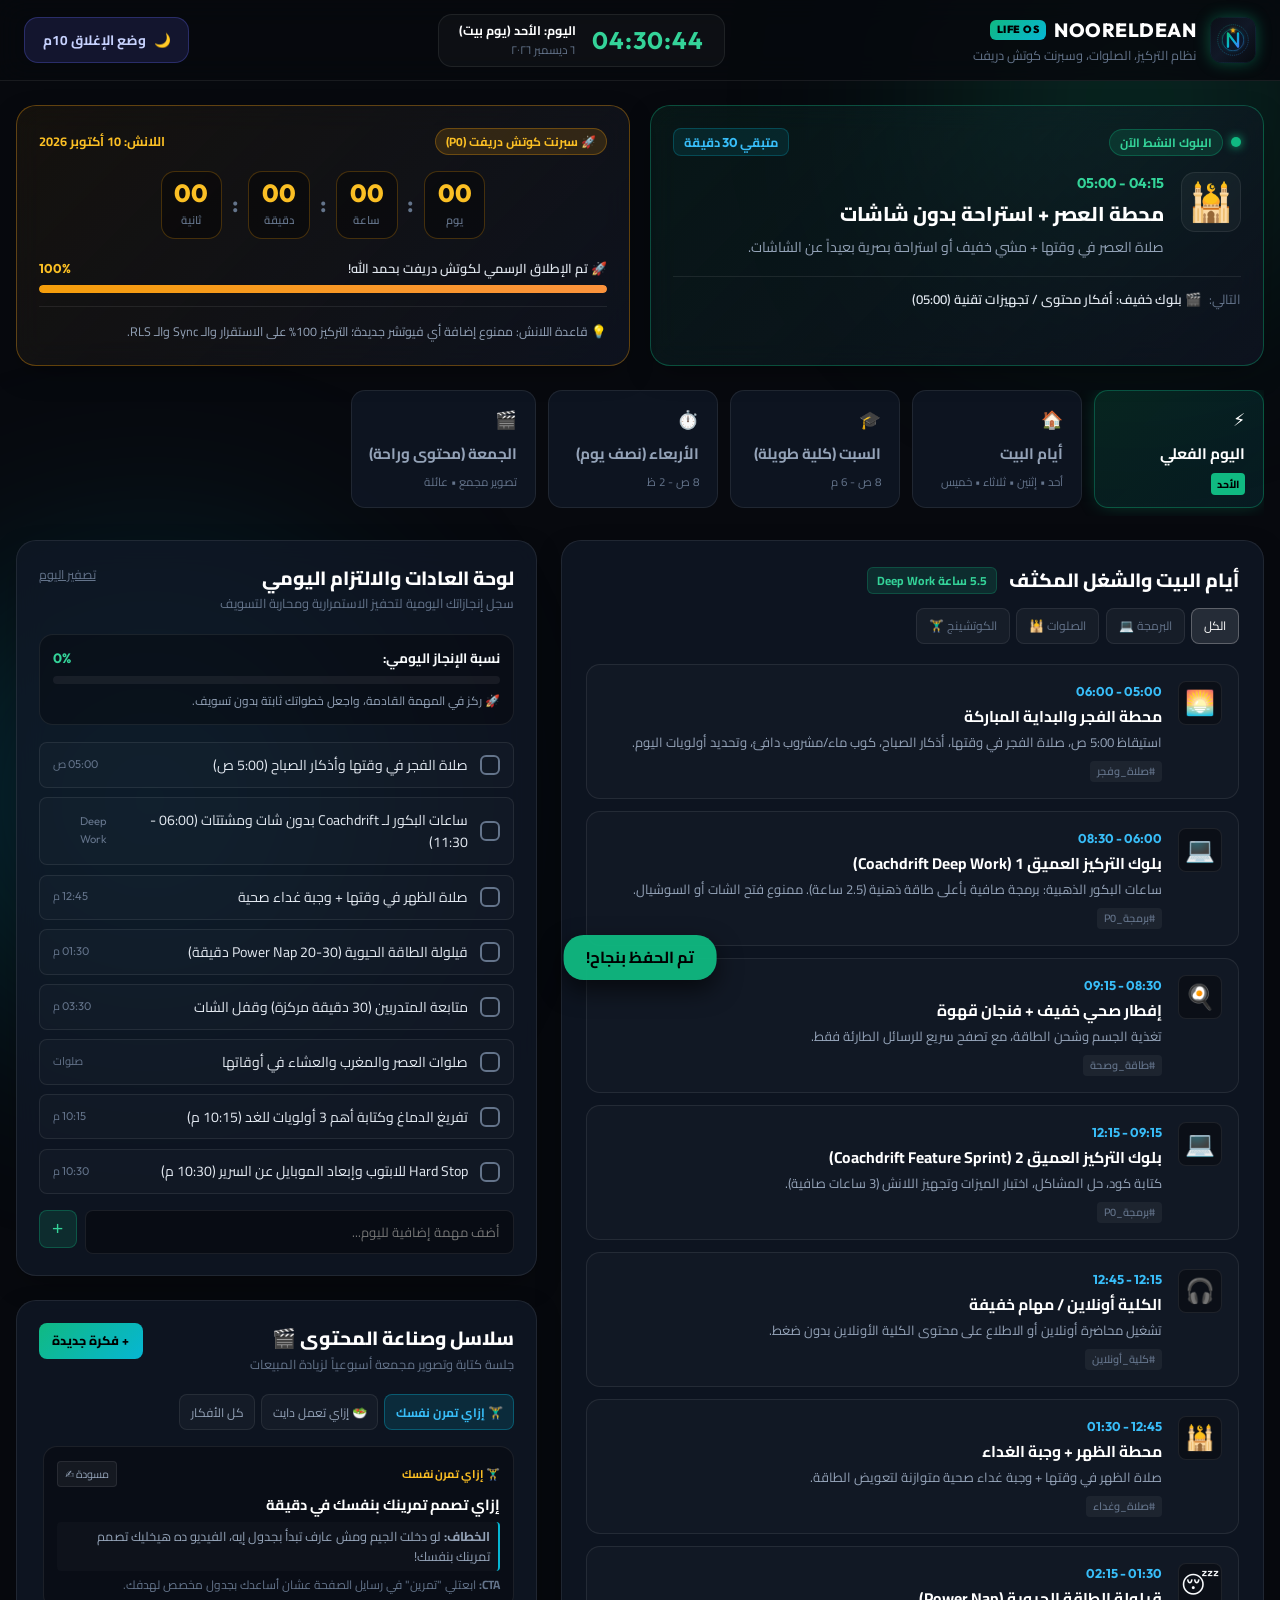
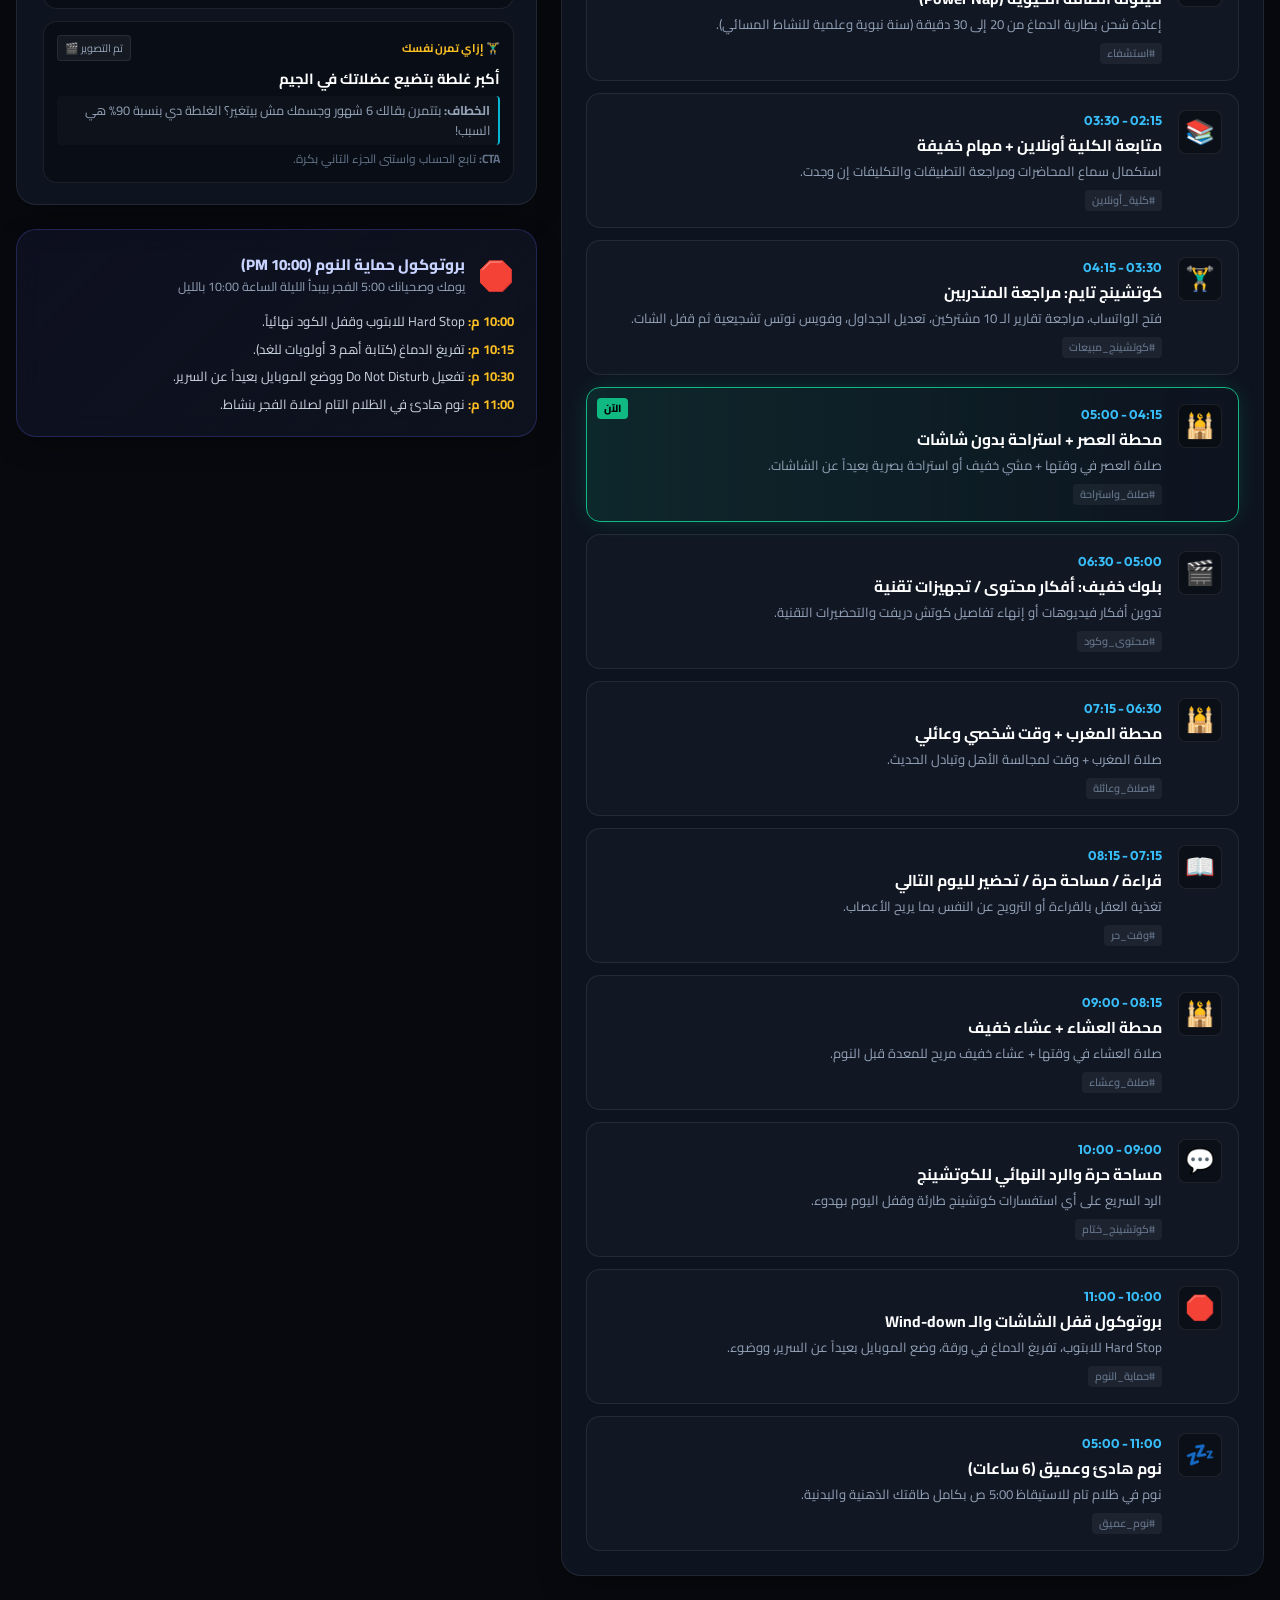
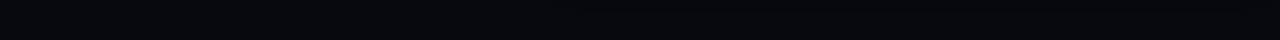
==== index.html @ ab7c01c5 "feat: initial commit for Nooreldean Life OS Web App" ====
<!DOCTYPE html>
<html lang="ar" dir="rtl">
<head>
  <meta charset="UTF-8">
  <meta name="viewport" content="width=device-width, initial-scale=1.0, maximum-scale=1.0, user-scalable=no">
  <meta name="theme-color" content="#0a0d14">
  <meta name="apple-mobile-web-app-capable" content="yes">
  <meta name="apple-mobile-web-app-status-bar-style" content="black-translucent">
  <meta name="apple-mobile-web-app-title" content="Nooreldean OS">
  <meta name="description" content="نظام تشغيل الحياة اليومي والتايم تابل التفاعلي للمهندس والكوتش نور الدين">
  <link rel="manifest" href="./manifest.json">
  <link rel="icon" type="image/svg+xml" href="./icon.svg">
  <link rel="apple-touch-icon" href="./icon.svg">

  <title>Nooreldean Life OS | نظام تشغيل الحياة</title>

  <!-- Google Fonts: Cairo & Outfit -->
  <link rel="preconnect" href="https://fonts.googleapis.com">
  <link rel="preconnect" href="https://fonts.gstatic.com" crossorigin>
  <link href="https://fonts.googleapis.com/css2?family=Cairo:wght@300;400;500;600;700;800;900&family=Outfit:wght@400;500;600;700;800&display=swap" rel="stylesheet">

  <link rel="stylesheet" href="./styles.css">
</head>
<body>
  <div class="ambient-glow glow-1"></div>
  <div class="ambient-glow glow-2"></div>

  <!-- Header -->
  <header class="app-header">
    <div class="header-container">
      <div class="brand">
        <img src="./icon.svg" alt="Life OS Icon" class="brand-logo" width="46" height="46">
        <div class="brand-text">
          <h1 class="brand-title">NOORELDEAN <span class="badge-os">LIFE OS</span></h1>
          <p class="brand-subtitle">نظام التركيز، الصلوات، وسبرنت كوتش دريفت</p>
        </div>
      </div>

      <!-- Live Clock & Today's State -->
      <div class="header-clock-card">
        <div class="clock-time" id="liveClock">00:00:00</div>
        <div class="clock-meta">
          <span class="day-badge" id="currentDayBadge">جاري التحديد...</span>
          <span class="date-str" id="currentDateStr">2026-09-22</span>
        </div>
      </div>

      <!-- Quick Actions -->
      <div class="header-actions">
        <button id="shutdownToggleBtn" class="btn-action btn-shutdown" title="تفعيل وضع الإغلاق المسائي وحماية النوم">
          <span class="btn-icon">🌙</span>
          <span class="btn-label">وضع الإغلاق 10م</span>
        </button>
        <button id="pwaInstallBtn" class="btn-action btn-install" style="display: none;" title="تثبيت التطبيق على جهازك">
          <span class="btn-icon">📲</span>
          <span class="btn-label">تثبيت التطبيق</span>
        </button>
      </div>
    </div>
  </header>

  <!-- Main Container -->
  <main class="main-content">
    
    <!-- Top Highlights Widgets Grid -->
    <section class="top-widgets-grid">
      
      <!-- Widget 1: Current Active Block Card -->
      <div class="card active-block-card" id="activeBlockWidget">
        <div class="widget-header">
          <div class="pulse-indicator">
            <span class="pulse-dot"></span>
            <span class="widget-tag">البلوك النشط الآن</span>
          </div>
          <span class="active-block-remaining" id="activeBlockRemaining">متبقي -- دقيقة</span>
        </div>
        <div class="active-block-body">
          <div class="active-block-icon" id="activeBlockIcon">⏳</div>
          <div class="active-block-details">
            <div class="active-block-time" id="activeBlockTime">--:-- - --:--</div>
            <h2 class="active-block-title" id="activeBlockTitle">جاري تحميل البلوك...</h2>
            <p class="active-block-desc" id="activeBlockDesc">جاري مزامنة الجدول مع الوقت الفعلي...</p>
          </div>
        </div>
        <div class="active-block-footer">
          <span class="next-block-label">التالي:</span>
          <span class="next-block-text" id="nextBlockText">--</span>
        </div>
      </div>

      <!-- Widget 2: Coachdrift 10/10 Launch Sprint -->
      <div class="card sprint-card">
        <div class="widget-header">
          <span class="widget-tag tag-gold">🚀 سبرنت كوتش دريفت (P0)</span>
          <span class="sprint-target-date">اللانش: 10 أكتوبر 2026</span>
        </div>
        <div class="sprint-body">
          <div class="countdown-grid">
            <div class="countdown-box">
              <span class="cd-num" id="cdDays">17</span>
              <span class="cd-unit">يوم</span>
            </div>
            <div class="countdown-sep">:</div>
            <div class="countdown-box">
              <span class="cd-num" id="cdHours">23</span>
              <span class="cd-unit">ساعة</span>
            </div>
            <div class="countdown-sep">:</div>
            <div class="countdown-box">
              <span class="cd-num" id="cdMinutes">45</span>
              <span class="cd-unit">دقيقة</span>
            </div>
            <div class="countdown-sep">:</div>
            <div class="countdown-box">
              <span class="cd-num" id="cdSeconds">12</span>
              <span class="cd-unit">ثانية</span>
            </div>
          </div>
          <div class="sprint-progress-container">
            <div class="sprint-progress-meta">
              <span class="phase-title" id="sprintPhase">المرحلة 1: تجميد الميزات (Feature Freeze)</span>
              <span class="phase-percent" id="sprintPercent">45%</span>
            </div>
            <div class="progress-bar-track">
              <div class="progress-bar-fill" id="sprintProgressFill" style="width: 45%;"></div>
            </div>
          </div>
        </div>
        <div class="sprint-footer">
          <span class="sprint-hint">💡 قاعدة اللانش: ممنوع إضافة أي فيوتشر جديدة؛ التركيز 100% على الاستقرار والـ Sync والـ RLS.</span>
        </div>
      </div>

    </section>

    <!-- Schedule View Tabs Navigation -->
    <nav class="schedule-nav-tabs" aria-label="أنواع الأيام">
      <button class="nav-tab active" data-day-type="auto" id="tabAuto">
        <span class="tab-icon">⚡</span>
        <span class="tab-text">اليوم الفعلي</span>
        <span class="tab-pill" id="autoTabPill">تلقائي</span>
      </button>
      <button class="nav-tab" data-day-type="home" id="tabHome">
        <span class="tab-icon">🏠</span>
        <span class="tab-text">أيام البيت</span>
        <span class="tab-sub">أحد • إثنين • ثلاثاء • خميس</span>
      </button>
      <button class="nav-tab" data-day-type="saturday" id="tabSaturday">
        <span class="tab-icon">🎓</span>
        <span class="tab-text">السبت (كلية طويلة)</span>
        <span class="tab-sub">8 ص - 6 م</span>
      </button>
      <button class="nav-tab" data-day-type="wednesday" id="tabWednesday">
        <span class="tab-icon">⏱️</span>
        <span class="tab-text">الأربعاء (نصف يوم)</span>
        <span class="tab-sub">8 ص - 2 ظ</span>
      </button>
      <button class="nav-tab" data-day-type="friday" id="tabFriday">
        <span class="tab-icon">🎬</span>
        <span class="tab-text">الجمعة (محتوى وراحة)</span>
        <span class="tab-sub">تصوير مجمع • عائلة</span>
      </button>
    </nav>

    <!-- Two Columns Layout: Timeline + Habits & Content -->
    <div class="content-columns">
      
      <!-- Column 1: Hourly Timeline Schedule -->
      <section class="timeline-column">
        <div class="card timeline-card">
          <div class="column-header">
            <div class="title-with-badge">
              <h2 class="column-title" id="timelineTitle">الجدول الزمني لأيام البيت والشغل المكثف</h2>
              <span class="day-category-badge" id="timelineBadge">5.5 ساعة Deep Work</span>
            </div>
            <div class="timeline-filters">
              <button class="filter-btn active" data-filter="all">الكل</button>
              <button class="filter-btn" data-filter="deepwork">البرمجة 💻</button>
              <button class="filter-btn" data-filter="prayer">الصلوات 🕌</button>
              <button class="filter-btn" data-filter="coaching">الكوتشينج 🏋️‍♂️</button>
            </div>
          </div>

          <!-- Schedule Timeline List -->
          <div class="timeline-list" id="timelineList">
            <!-- Dynamically populated via JS -->
          </div>
        </div>
      </section>

      <!-- Column 2: Habits & Content Engine -->
      <section class="side-column">

        <!-- Habits & Daily Checklist Card -->
        <div class="card habits-card">
          <div class="column-header">
            <div>
              <h2 class="column-title">لوحة العادات والالتزام اليومي</h2>
              <p class="column-desc">سجل إنجازاتك اليومية لتحفيز الاستمرارية ومحاربة التسويف</p>
            </div>
            <button class="btn-text" id="resetHabitsBtn" title="تصفير القائمة لبدء يوم جديد">تصفير اليوم</button>
          </div>

          <!-- Habit Progress Bar -->
          <div class="habit-score-box">
            <div class="score-meta">
              <span class="score-label">نسبة الإنجاز اليومي:</span>
              <span class="score-val" id="habitScorePercent">0%</span>
            </div>
            <div class="progress-bar-track">
              <div class="progress-bar-fill progress-emerald" id="habitProgressBar" style="width: 0%;"></div>
            </div>
            <p class="score-msg" id="habitScoreMsg">صباح الخير! ابدأ يومك بصلاة الفجر وساعات البكور.</p>
          </div>

          <!-- Checklist Items -->
          <ul class="habits-list" id="habitsList">
            <!-- Populated via JS -->
          </ul>

          <!-- Add custom task -->
          <form class="add-task-form" id="addTaskForm">
            <input type="text" id="customTaskInput" placeholder="أضف مهمة إضافية لليوم..." required>
            <button type="submit" class="btn-add-task">+</button>
          </form>
        </div>

        <!-- Content Engine & Series Vault -->
        <div class="card content-vault-card">
          <div class="column-header">
            <div>
              <h2 class="column-title">سلاسل وصناعة المحتوى 🎬</h2>
              <p class="column-desc">جلسة كتابة وتصوير مجمعة أسبوعياً لزيادة المبيعات</p>
            </div>
            <button class="btn-primary-sm" id="addNewIdeaBtn">+ فكرة جديدة</button>
          </div>

          <!-- Series Selector Tabs -->
          <div class="series-nav">
            <button class="series-tab active" data-series="workout">🏋️‍♂️ إزاي تمرن نفسك</button>
            <button class="series-tab" data-series="diet">🥗 إزاي تعمل دايت</button>
            <button class="series-tab" data-series="all">كل الأفكار</button>
          </div>

          <!-- Content Ideas List -->
          <div class="content-cards-container" id="contentCardsContainer">
            <!-- Dynamically populated via JS -->
          </div>
        </div>

        <!-- 10:00 PM Shutdown Protocol Reference Card -->
        <div class="card shutdown-info-card">
          <div class="shutdown-banner">
            <span class="shutdown-banner-icon">🛑</span>
            <div class="shutdown-banner-text">
              <h3>بروتوكول حماية النوم (10:00 PM)</h3>
              <p>يومك وصحيانك 5:00 الفجر بيبدأ الليلة الساعة 10:00 بالليل</p>
            </div>
          </div>
          <ul class="shutdown-steps">
            <li><strong>10:00 م:</strong> Hard Stop للابتوب وقفل الكود نهائياً.</li>
            <li><strong>10:15 م:</strong> تفريغ الدماغ (كتابة أهم 3 أولويات للغد).</li>
            <li><strong>10:30 م:</strong> تفعيل Do Not Disturb ووضع الموبايل بعيداً عن السرير.</li>
            <li><strong>11:00 م:</strong> نوم هادئ في الظلام التام لصلاة الفجر بنشاط.</li>
          </ul>
        </div>

      </section>

    </div>
  </main>

  <!-- Modal for Adding New Content Idea -->
  <div class="modal-overlay" id="ideaModal">
    <div class="modal-dialog">
      <div class="modal-header">
        <h3 class="modal-title">إضافة فكرة فيديو جديدة</h3>
        <button class="modal-close" id="closeIdeaModal">&times;</button>
      </div>
      <form id="ideaForm" class="modal-form">
        <div class="form-group">
          <label for="ideaSeries">السلسلة:</label>
          <select id="ideaSeries" required>
            <option value="workout">إزاي تمرن نفسك (Workout Series)</option>
            <option value="diet">إزاي تعمل دايت لنفسك (Diet Series)</option>
            <option value="general">محتوى عام / كوتشينج</option>
          </select>
        </div>
        <div class="form-group">
          <label for="ideaTitle">عنوان الفيديو / الموضوع:</label>
          <input type="text" id="ideaTitle" placeholder="مثال: إزاي تختار عدد المجموعات المناسب لجسمك" required>
        </div>
        <div class="form-group">
          <label for="ideaHook">الخطاف (Hook - أول 3 ثوانٍ):</label>
          <input type="text" id="ideaHook" placeholder="مثال: لو بتدخل الجيم ومش عارف تبدأ بإيه..." required>
        </div>
        <div class="form-group">
          <label for="ideaCta">الدعوة للفعل (CTA):</label>
          <input type="text" id="ideaCta" placeholder="مثال: ابعتلي 'تمرين' في الرسايل عشان أساعدك" required>
        </div>
        <div class="form-actions">
          <button type="button" class="btn-secondary" id="cancelIdeaModal">إلغاء</button>
          <button type="submit" class="btn-primary">حفظ الفكرة</button>
        </div>
      </form>
    </div>
  </div>

  <!-- Shutdown Zen Mode Fullscreen Overlay -->
  <div class="zen-overlay" id="zenOverlay">
    <div class="zen-content">
      <div class="zen-moon">🌙</div>
      <h2 class="zen-title">حـان وقـت إغـلاق الشـاشات</h2>
      <p class="zen-subtitle">لقد أتممت يومك بنجاح. عقلك وجسدك يحتاجان الراحة لتستيقظ لصلاة الفجر بكامل قوتك.</p>
      
      <div class="zen-checklist">
        <label class="zen-check-item">
          <input type="checkbox" id="zenCheck1">
          <span>قمت بحفظ الشغل وإغلاق شاشة اللابتوب نهائياً.</span>
        </label>
        <label class="zen-check-item">
          <input type="checkbox" id="zenCheck2">
          <span>كتبت أهم 3 مهام لبكرة في ورقة خارجية لإراحة عقلك.</span>
        </label>
        <label class="zen-check-item">
          <input type="checkbox" id="zenCheck3">
          <span>فعلت وضع عدم الإزعاج ووضعت الموبايل بعيداً عن السرير.</span>
        </label>
        <label class="zen-check-item">
          <input type="checkbox" id="zenCheck4">
          <span>توضأت واستعددت لأذكار النوم والنوم الهادئ.</span>
        </label>
      </div>

      <button class="btn-exit-zen" id="exitZenBtn">العودة للجدول</button>
    </div>
  </div>

  <!-- Toast Notification -->
  <div class="toast" id="appToast">تم الحفظ بنجاح!</div>

  <script src="./app.js"></script>
</body>
</html>
---- styles.css ----
/* ==========================================================================
   Nooreldean Life OS - Master Design System
   Sleek Dark Mode, Glassmorphism, Emerald/Cyan/Gold Accents
   ========================================================================== */

:root {
  /* Color Palette */
  --bg-core: #07090e;
  --bg-surface: #0e131f;
  --bg-card: rgba(17, 24, 39, 0.75);
  --bg-card-hover: rgba(26, 36, 56, 0.85);
  --bg-card-active: rgba(16, 185, 129, 0.12);
  
  --border-subtle: rgba(255, 255, 255, 0.08);
  --border-highlight: rgba(16, 185, 129, 0.35);
  --border-cyan: rgba(6, 182, 212, 0.35);
  --border-gold: rgba(245, 158, 11, 0.35);

  /* Accents */
  --emerald: #10b981;
  --emerald-glow: rgba(16, 185, 129, 0.4);
  --cyan: #06b6d4;
  --cyan-glow: rgba(6, 182, 212, 0.4);
  --gold: #f59e0b;
  --gold-glow: rgba(245, 158, 11, 0.35);
  --indigo: #6366f1;
  --rose: #f43f5e;

  /* Typography Colors */
  --text-main: #f8fafc;
  --text-muted: #94a3b8;
  --text-dim: #64748b;
  --text-emerald: #34d399;
  --text-cyan: #38bdf8;
  --text-gold: #fbbf24;

  /* Fonts */
  --font-arabic: 'Cairo', system-ui, -apple-system, sans-serif;
  --font-digits: 'Outfit', 'Cairo', sans-serif;

  /* Shadows & Radius */
  --radius-sm: 8px;
  --radius-md: 14px;
  --radius-lg: 20px;
  --radius-xl: 28px;
  --shadow-card: 0 10px 30px -10px rgba(0, 0, 0, 0.5);
  --shadow-glow: 0 0 25px -5px var(--emerald-glow);
  --glass-blur: blur(14px);
}

/* Reset & Base */
*, *::before, *::after {
  box-sizing: border-box;
  margin: 0;
  padding: 0;
}

body {
  background-color: var(--bg-core);
  color: var(--text-main);
  font-family: var(--font-arabic);
  min-height: 100vh;
  line-height: 1.6;
  direction: rtl;
  overflow-x: hidden;
  position: relative;
  -webkit-font-smoothing: antialiased;
}

/* Background Ambient Glows */
.ambient-glow {
  position: fixed;
  border-radius: 50%;
  filter: blur(120px);
  pointer-events: none;
  z-index: 0;
  opacity: 0.35;
}
.glow-1 {
  width: 500px;
  height: 500px;
  background: radial-gradient(circle, var(--emerald) 0%, transparent 70%);
  top: -150px;
  right: -100px;
}
.glow-2 {
  width: 600px;
  height: 600px;
  background: radial-gradient(circle, var(--cyan) 0%, transparent 70%);
  bottom: -200px;
  left: -150px;
}

/* Layout Container */
.main-content {
  position: relative;
  z-index: 1;
  max-width: 1360px;
  margin: 0 auto;
  padding: 1.5rem 1rem 4rem;
}

/* Header */
.app-header {
  position: sticky;
  top: 0;
  z-index: 100;
  background: rgba(7, 9, 14, 0.85);
  backdrop-filter: var(--glass-blur);
  border-bottom: 1px solid var(--border-subtle);
  padding: 0.85rem 1.5rem;
}

.header-container {
  max-width: 1360px;
  margin: 0 auto;
  display: flex;
  align-items: center;
  justify-content: space-between;
  gap: 1.25rem;
  flex-wrap: wrap;
}

.brand {
  display: flex;
  align-items: center;
  gap: 0.85rem;
}

.brand-logo {
  border-radius: 12px;
  box-shadow: 0 0 15px var(--emerald-glow);
  transition: transform 0.3s ease;
}
.brand-logo:hover {
  transform: rotate(5deg) scale(1.05);
}

.brand-title {
  font-family: var(--font-digits);
  font-size: 1.2rem;
  font-weight: 800;
  letter-spacing: 0.5px;
  color: #fff;
  display: flex;
  align-items: center;
  gap: 0.5rem;
}

.badge-os {
  background: linear-gradient(135deg, var(--emerald), var(--cyan));
  color: #000;
  font-size: 0.65rem;
  font-weight: 900;
  padding: 2px 7px;
  border-radius: 6px;
  text-transform: uppercase;
}

.brand-subtitle {
  font-size: 0.8rem;
  color: var(--text-dim);
}

/* Header Live Clock */
.header-clock-card {
  background: rgba(255, 255, 255, 0.03);
  border: 1px solid var(--border-subtle);
  border-radius: var(--radius-md);
  padding: 0.4rem 1.25rem;
  display: flex;
  align-items: center;
  gap: 1rem;
}

.clock-time {
  font-family: var(--font-digits);
  font-size: 1.5rem;
  font-weight: 700;
  color: var(--text-emerald);
  letter-spacing: 1px;
}

.clock-meta {
  display: flex;
  flex-direction: column;
  align-items: flex-start;
}

.day-badge {
  font-size: 0.78rem;
  font-weight: 700;
  color: #fff;
}

.date-str {
  font-size: 0.72rem;
  color: var(--text-dim);
  font-family: var(--font-digits);
}

/* Header Actions */
.header-actions {
  display: flex;
  align-items: center;
  gap: 0.75rem;
}

.btn-action {
  display: inline-flex;
  align-items: center;
  gap: 0.5rem;
  padding: 0.55rem 1.1rem;
  border-radius: var(--radius-md);
  font-family: var(--font-arabic);
  font-size: 0.85rem;
  font-weight: 700;
  cursor: pointer;
  border: 1px solid transparent;
  transition: all 0.25s ease;
}

.btn-shutdown {
  background: rgba(99, 102, 241, 0.15);
  border-color: rgba(99, 102, 241, 0.3);
  color: #c7d2fe;
}
.btn-shutdown:hover {
  background: rgba(99, 102, 241, 0.28);
  border-color: #818cf8;
  transform: translateY(-2px);
  box-shadow: 0 0 15px rgba(99, 102, 241, 0.35);
}

.btn-install {
  background: rgba(16, 185, 129, 0.15);
  border-color: rgba(16, 185, 129, 0.3);
  color: var(--text-emerald);
}
.btn-install:hover {
  background: rgba(16, 185, 129, 0.25);
  border-color: var(--emerald);
  transform: translateY(-2px);
}

/* Generic Card Styles */
.card {
  background: var(--bg-card);
  backdrop-filter: var(--glass-blur);
  border: 1px solid var(--border-subtle);
  border-radius: var(--radius-lg);
  padding: 1.35rem;
  box-shadow: var(--shadow-card);
  transition: border-color 0.3s ease, box-shadow 0.3s ease;
}
.card:hover {
  border-color: rgba(255, 255, 255, 0.12);
}

/* Top Highlights Grid */
.top-widgets-grid {
  display: grid;
  grid-template-columns: 1fr 1fr;
  gap: 1.25rem;
  margin-bottom: 1.5rem;
}

@media (max-width: 900px) {
  .top-widgets-grid {
    grid-template-columns: 1fr;
  }
}

.widget-header {
  display: flex;
  align-items: center;
  justify-content: space-between;
  margin-bottom: 1rem;
}

.widget-tag {
  font-size: 0.75rem;
  font-weight: 700;
  padding: 3px 10px;
  border-radius: 20px;
  background: rgba(16, 185, 129, 0.15);
  color: var(--text-emerald);
  border: 1px solid rgba(16, 185, 129, 0.3);
}

.tag-gold {
  background: rgba(245, 158, 11, 0.15);
  color: var(--text-gold);
  border-color: rgba(245, 158, 11, 0.3);
}

/* Active Block Pulse */
.pulse-indicator {
  display: flex;
  align-items: center;
  gap: 0.5rem;
}
.pulse-dot {
  width: 10px;
  height: 10px;
  background-color: var(--emerald);
  border-radius: 50%;
  box-shadow: 0 0 10px var(--emerald);
  animation: pulseAnimation 2s infinite ease-in-out;
}
@keyframes pulseAnimation {
  0% { transform: scale(0.9); opacity: 0.7; }
  50% { transform: scale(1.3); opacity: 1; box-shadow: 0 0 16px var(--emerald); }
  100% { transform: scale(0.9); opacity: 0.7; }
}

.active-block-remaining {
  font-size: 0.8rem;
  font-weight: 700;
  color: var(--text-cyan);
  font-family: var(--font-digits);
  background: rgba(6, 182, 212, 0.1);
  padding: 3px 10px;
  border-radius: 8px;
  border: 1px solid rgba(6, 182, 212, 0.25);
}

.active-block-card {
  border-color: var(--border-highlight);
  background: linear-gradient(135deg, rgba(16, 185, 129, 0.08) 0%, rgba(14, 19, 31, 0.95) 100%);
  position: relative;
  overflow: hidden;
}

.active-block-body {
  display: flex;
  align-items: flex-start;
  gap: 1.1rem;
  margin-bottom: 1.1rem;
}

.active-block-icon {
  font-size: 2.3rem;
  background: rgba(255, 255, 255, 0.04);
  border: 1px solid var(--border-subtle);
  border-radius: var(--radius-md);
  width: 60px;
  height: 60px;
  display: flex;
  align-items: center;
  justify-content: center;
  flex-shrink: 0;
}

.active-block-time {
  font-family: var(--font-digits);
  font-size: 0.88rem;
  font-weight: 700;
  color: var(--text-emerald);
  margin-bottom: 0.2rem;
}

.active-block-title {
  font-size: 1.25rem;
  font-weight: 800;
  color: #fff;
  margin-bottom: 0.35rem;
}

.active-block-desc {
  font-size: 0.88rem;
  color: var(--text-muted);
}

.active-block-footer {
  border-top: 1px solid var(--border-subtle);
  padding-top: 0.75rem;
  display: flex;
  align-items: center;
  gap: 0.5rem;
  font-size: 0.82rem;
}
.next-block-label {
  color: var(--text-dim);
}
.next-block-text {
  color: #e2e8f0;
  font-weight: 600;
}

/* Sprint Countdown Card */
.sprint-card {
  border-color: var(--border-gold);
  background: linear-gradient(135deg, rgba(245, 158, 11, 0.06) 0%, rgba(14, 19, 31, 0.95) 100%);
}

.sprint-target-date {
  font-size: 0.8rem;
  color: var(--text-gold);
  font-weight: 700;
}

.countdown-grid {
  display: flex;
  align-items: center;
  justify-content: center;
  gap: 0.6rem;
  margin: 0.8rem 0 1.2rem;
}

.countdown-box {
  background: rgba(0, 0, 0, 0.35);
  border: 1px solid rgba(245, 158, 11, 0.25);
  border-radius: var(--radius-md);
  padding: 0.4rem 0.8rem;
  text-align: center;
  min-width: 58px;
}

.cd-num {
  font-family: var(--font-digits);
  font-size: 1.55rem;
  font-weight: 800;
  color: var(--text-gold);
  display: block;
  line-height: 1.1;
}

.cd-unit {
  font-size: 0.7rem;
  color: var(--text-dim);
  font-weight: 600;
}

.countdown-sep {
  font-family: var(--font-digits);
  font-size: 1.4rem;
  font-weight: 700;
  color: var(--text-dim);
}

.sprint-progress-container {
  margin-bottom: 0.85rem;
}

.sprint-progress-meta {
  display: flex;
  justify-content: space-between;
  font-size: 0.8rem;
  margin-bottom: 0.4rem;
}
.phase-title {
  color: #e2e8f0;
  font-weight: 600;
}
.phase-percent {
  color: var(--text-gold);
  font-family: var(--font-digits);
  font-weight: 700;
}

.progress-bar-track {
  height: 8px;
  background: rgba(255, 255, 255, 0.06);
  border-radius: 10px;
  overflow: hidden;
}

.progress-bar-fill {
  height: 100%;
  background: linear-gradient(90deg, var(--gold), #fb923c);
  border-radius: 10px;
  transition: width 0.6s ease;
}

.progress-emerald {
  background: linear-gradient(90deg, var(--emerald), var(--cyan));
}

.sprint-footer {
  border-top: 1px solid var(--border-subtle);
  padding-top: 0.65rem;
}
.sprint-hint {
  font-size: 0.78rem;
  color: var(--text-muted);
}

/* Day Tabs Navigation */
.schedule-nav-tabs {
  display: flex;
  gap: 0.75rem;
  overflow-x: auto;
  padding-bottom: 0.5rem;
  margin-bottom: 1.5rem;
  scrollbar-width: thin;
}
.schedule-nav-tabs::-webkit-scrollbar {
  height: 4px;
}
.schedule-nav-tabs::-webkit-scrollbar-thumb {
  background: var(--border-subtle);
  border-radius: 4px;
}

.nav-tab {
  background: var(--bg-card);
  border: 1px solid var(--border-subtle);
  border-radius: var(--radius-md);
  padding: 0.75rem 1.1rem;
  color: var(--text-muted);
  cursor: pointer;
  display: flex;
  flex-direction: column;
  align-items: flex-start;
  gap: 0.2rem;
  min-width: 170px;
  flex-shrink: 0;
  transition: all 0.25s ease;
  font-family: var(--font-arabic);
}

.nav-tab:hover {
  background: var(--bg-card-hover);
  color: #fff;
  border-color: rgba(255, 255, 255, 0.2);
}

.nav-tab.active {
  background: linear-gradient(135deg, rgba(16, 185, 129, 0.15) 0%, rgba(6, 182, 212, 0.1) 100%);
  border-color: var(--border-highlight);
  color: #fff;
  box-shadow: 0 0 20px -5px var(--emerald-glow);
}

.tab-icon {
  font-size: 1.1rem;
}
.tab-text {
  font-size: 0.95rem;
  font-weight: 700;
}
.tab-sub {
  font-size: 0.72rem;
  color: var(--text-dim);
}
.tab-pill {
  font-size: 0.65rem;
  background: var(--emerald);
  color: #000;
  padding: 1px 6px;
  border-radius: 4px;
  font-weight: 800;
  margin-top: 0.1rem;
}

/* Two Columns Layout */
.content-columns {
  display: grid;
  grid-template-columns: 1.35fr 1fr;
  gap: 1.5rem;
}

@media (max-width: 1024px) {
  .content-columns {
    grid-template-columns: 1fr;
  }
}

/* Timeline Column */
.timeline-card {
  padding: 1.5rem;
}

.column-header {
  display: flex;
  justify-content: space-between;
  align-items: flex-start;
  margin-bottom: 1.25rem;
  flex-wrap: wrap;
  gap: 0.75rem;
}

.title-with-badge {
  display: flex;
  align-items: center;
  gap: 0.75rem;
  flex-wrap: wrap;
}

.column-title {
  font-size: 1.2rem;
  font-weight: 800;
  color: #fff;
}

.day-category-badge {
  font-size: 0.75rem;
  font-weight: 700;
  padding: 3px 9px;
  border-radius: 6px;
  background: rgba(16, 185, 129, 0.15);
  color: var(--text-emerald);
  border: 1px solid rgba(16, 185, 129, 0.25);
}

.timeline-filters {
  display: flex;
  gap: 0.4rem;
}

.filter-btn {
  background: rgba(255, 255, 255, 0.04);
  border: 1px solid var(--border-subtle);
  border-radius: var(--radius-sm);
  color: var(--text-dim);
  padding: 0.35rem 0.75rem;
  font-size: 0.75rem;
  font-family: var(--font-arabic);
  cursor: pointer;
  transition: all 0.2s ease;
}

.filter-btn:hover, .filter-btn.active {
  background: rgba(255, 255, 255, 0.1);
  color: #fff;
  border-color: rgba(255, 255, 255, 0.25);
}

/* Timeline Items List */
.timeline-list {
  display: flex;
  flex-direction: column;
  gap: 0.75rem;
  position: relative;
}

.timeline-block-item {
  display: flex;
  align-items: flex-start;
  gap: 1rem;
  background: rgba(255, 255, 255, 0.02);
  border: 1px solid var(--border-subtle);
  border-radius: var(--radius-md);
  padding: 1rem;
  transition: all 0.25s ease;
  position: relative;
}

.timeline-block-item:hover {
  background: rgba(255, 255, 255, 0.04);
  transform: translateX(-4px);
  border-color: rgba(255, 255, 255, 0.15);
}

.timeline-block-item.is-current {
  border-color: var(--emerald);
  background: linear-gradient(90deg, rgba(16, 185, 129, 0.12) 0%, rgba(14, 19, 31, 0.7) 100%);
  box-shadow: 0 0 25px -8px var(--emerald-glow);
}

.timeline-block-item.is-current::before {
  content: 'الآن';
  position: absolute;
  top: 10px;
  left: 10px;
  background: var(--emerald);
  color: #000;
  font-size: 0.65rem;
  font-weight: 800;
  padding: 2px 7px;
  border-radius: 4px;
}

.block-icon-wrap {
  font-size: 1.5rem;
  background: rgba(0, 0, 0, 0.35);
  border: 1px solid var(--border-subtle);
  border-radius: var(--radius-sm);
  width: 44px;
  height: 44px;
  display: flex;
  align-items: center;
  justify-content: center;
  flex-shrink: 0;
}

.block-content-wrap {
  flex-grow: 1;
}

.block-time-range {
  font-family: var(--font-digits);
  font-size: 0.8rem;
  font-weight: 700;
  color: var(--text-cyan);
  margin-bottom: 0.15rem;
}

.block-title {
  font-size: 0.98rem;
  font-weight: 700;
  color: #fff;
  margin-bottom: 0.25rem;
}

.block-notes {
  font-size: 0.82rem;
  color: var(--text-muted);
  line-height: 1.5;
}

.block-tags {
  display: flex;
  gap: 0.4rem;
  margin-top: 0.5rem;
}

.block-tag-badge {
  font-size: 0.68rem;
  padding: 2px 7px;
  border-radius: 4px;
  background: rgba(255, 255, 255, 0.05);
  color: var(--text-dim);
  font-weight: 600;
}

/* Side Column (Habits & Content) */
.side-column {
  display: flex;
  flex-direction: column;
  gap: 1.5rem;
}

/* Habit Tracker */
.column-desc {
  font-size: 0.8rem;
  color: var(--text-dim);
}

.btn-text {
  background: none;
  border: none;
  color: var(--text-dim);
  font-size: 0.78rem;
  font-family: var(--font-arabic);
  cursor: pointer;
  text-decoration: underline;
}
.btn-text:hover {
  color: var(--rose);
}

.habit-score-box {
  background: rgba(0, 0, 0, 0.3);
  border: 1px solid var(--border-subtle);
  border-radius: var(--radius-md);
  padding: 0.85rem;
  margin-bottom: 1.1rem;
}

.score-meta {
  display: flex;
  justify-content: space-between;
  font-size: 0.85rem;
  font-weight: 700;
  margin-bottom: 0.4rem;
}
.score-val {
  font-family: var(--font-digits);
  color: var(--text-emerald);
}

.score-msg {
  font-size: 0.75rem;
  color: var(--text-muted);
  margin-top: 0.4rem;
}

.habits-list {
  list-style: none;
  display: flex;
  flex-direction: column;
  gap: 0.6rem;
  margin-bottom: 1rem;
}

.habit-item {
  display: flex;
  align-items: center;
  gap: 0.75rem;
  background: rgba(255, 255, 255, 0.02);
  border: 1px solid var(--border-subtle);
  border-radius: var(--radius-sm);
  padding: 0.65rem 0.85rem;
  cursor: pointer;
  transition: all 0.2s ease;
  user-select: none;
}

.habit-item:hover {
  background: rgba(255, 255, 255, 0.05);
}

.habit-item.is-completed {
  background: rgba(16, 185, 129, 0.08);
  border-color: rgba(16, 185, 129, 0.25);
}

.habit-item.is-completed .habit-text {
  text-decoration: line-through;
  color: var(--text-dim);
}

.habit-checkbox {
  appearance: none;
  -webkit-appearance: none;
  width: 20px;
  height: 20px;
  border: 2px solid var(--text-dim);
  border-radius: 6px;
  outline: none;
  cursor: pointer;
  display: grid;
  place-content: center;
  transition: all 0.2s ease;
  flex-shrink: 0;
}

.habit-checkbox:checked {
  background-color: var(--emerald);
  border-color: var(--emerald);
  box-shadow: 0 0 10px var(--emerald-glow);
}

.habit-checkbox:checked::before {
  content: '✓';
  font-size: 13px;
  color: #000;
  font-weight: 900;
}

.habit-text {
  font-size: 0.88rem;
  color: #e2e8f0;
  flex-grow: 1;
}

.habit-tag {
  font-size: 0.7rem;
  color: var(--text-dim);
  font-family: var(--font-digits);
}

.add-task-form {
  display: flex;
  gap: 0.5rem;
}

.add-task-form input {
  flex-grow: 1;
  background: rgba(0, 0, 0, 0.35);
  border: 1px solid var(--border-subtle);
  border-radius: var(--radius-sm);
  padding: 0.55rem 0.85rem;
  color: #fff;
  font-family: var(--font-arabic);
  font-size: 0.82rem;
  outline: none;
}
.add-task-form input:focus {
  border-color: var(--emerald);
}

.btn-add-task {
  background: rgba(16, 185, 129, 0.15);
  border: 1px solid rgba(16, 185, 129, 0.3);
  color: var(--text-emerald);
  width: 38px;
  height: 38px;
  border-radius: var(--radius-sm);
  font-size: 1.2rem;
  cursor: pointer;
  transition: all 0.2s ease;
}
.btn-add-task:hover {
  background: var(--emerald);
  color: #000;
}

/* Content Vault & Series */
.btn-primary-sm {
  background: linear-gradient(135deg, var(--emerald), var(--cyan));
  color: #000;
  border: none;
  font-family: var(--font-arabic);
  font-size: 0.78rem;
  font-weight: 800;
  padding: 0.4rem 0.85rem;
  border-radius: var(--radius-sm);
  cursor: pointer;
  transition: transform 0.2s ease, box-shadow 0.2s ease;
}
.btn-primary-sm:hover {
  transform: translateY(-2px);
  box-shadow: 0 0 15px var(--emerald-glow);
}

.series-nav {
  display: flex;
  gap: 0.4rem;
  margin-bottom: 1rem;
}

.series-tab {
  background: rgba(255, 255, 255, 0.03);
  border: 1px solid var(--border-subtle);
  border-radius: var(--radius-sm);
  color: var(--text-muted);
  padding: 0.35rem 0.65rem;
  font-size: 0.76rem;
  font-family: var(--font-arabic);
  cursor: pointer;
  transition: all 0.2s ease;
}

.series-tab.active {
  background: rgba(6, 182, 212, 0.15);
  border-color: rgba(6, 182, 212, 0.35);
  color: var(--text-cyan);
  font-weight: 700;
}

.content-cards-container {
  display: flex;
  flex-direction: column;
  gap: 0.75rem;
  max-height: 480px;
  overflow-y: auto;
  padding-left: 4px;
}

.content-idea-card {
  background: rgba(0, 0, 0, 0.3);
  border: 1px solid var(--border-subtle);
  border-radius: var(--radius-md);
  padding: 0.85rem;
  transition: all 0.2s ease;
}
.content-idea-card:hover {
  border-color: rgba(255, 255, 255, 0.18);
}

.idea-card-header {
  display: flex;
  justify-content: space-between;
  align-items: center;
  margin-bottom: 0.4rem;
}

.idea-series-tag {
  font-size: 0.7rem;
  color: var(--text-gold);
  font-weight: 700;
}

.idea-status-btn {
  font-size: 0.68rem;
  font-family: var(--font-arabic);
  padding: 2px 7px;
  border-radius: 4px;
  border: 1px solid var(--border-subtle);
  background: rgba(255, 255, 255, 0.05);
  color: var(--text-muted);
  cursor: pointer;
  transition: all 0.2s ease;
}
.idea-status-btn:hover {
  border-color: var(--emerald);
  color: #fff;
}

.idea-title {
  font-size: 0.92rem;
  font-weight: 700;
  color: #fff;
  margin-bottom: 0.3rem;
}

.idea-hook {
  font-size: 0.8rem;
  color: var(--text-muted);
  margin-bottom: 0.25rem;
  background: rgba(255, 255, 255, 0.02);
  padding: 4px 8px;
  border-radius: 4px;
  border-right: 2px solid var(--cyan);
}

.idea-cta {
  font-size: 0.75rem;
  color: var(--text-dim);
}

/* Shutdown Protocol Reference Card */
.shutdown-info-card {
  background: linear-gradient(135deg, rgba(99, 102, 241, 0.08) 0%, rgba(14, 19, 31, 0.95) 100%);
  border-color: rgba(99, 102, 241, 0.25);
}

.shutdown-banner {
  display: flex;
  align-items: center;
  gap: 0.85rem;
  margin-bottom: 0.85rem;
}
.shutdown-banner-icon {
  font-size: 1.8rem;
}
.shutdown-banner-text h3 {
  font-size: 0.95rem;
  font-weight: 800;
  color: #c7d2fe;
}
.shutdown-banner-text p {
  font-size: 0.78rem;
  color: var(--text-muted);
}

.shutdown-steps {
  list-style: none;
  display: flex;
  flex-direction: column;
  gap: 0.4rem;
  font-size: 0.82rem;
  color: #cbd5e1;
}
.shutdown-steps strong {
  color: var(--text-gold);
}

/* Modal Overlay */
.modal-overlay {
  position: fixed;
  inset: 0;
  background: rgba(0, 0, 0, 0.75);
  backdrop-filter: blur(8px);
  z-index: 999;
  display: none;
  align-items: center;
  justify-content: center;
  padding: 1rem;
}
.modal-overlay.open {
  display: flex;
}

.modal-dialog {
  background: var(--bg-surface);
  border: 1px solid var(--border-subtle);
  border-radius: var(--radius-lg);
  max-width: 500px;
  width: 100%;
  padding: 1.5rem;
  box-shadow: 0 20px 40px rgba(0, 0, 0, 0.8);
  animation: modalSlideUp 0.3s ease;
}
@keyframes modalSlideUp {
  from { opacity: 0; transform: translateY(20px); }
  to { opacity: 1; transform: translateY(0); }
}

.modal-header {
  display: flex;
  justify-content: space-between;
  align-items: center;
  margin-bottom: 1.25rem;
}
.modal-title {
  font-size: 1.15rem;
  font-weight: 800;
  color: #fff;
}
.modal-close {
  background: none;
  border: none;
  font-size: 1.5rem;
  color: var(--text-dim);
  cursor: pointer;
}
.modal-close:hover {
  color: #fff;
}

.modal-form {
  display: flex;
  flex-direction: column;
  gap: 1rem;
}

.form-group {
  display: flex;
  flex-direction: column;
  gap: 0.35rem;
}
.form-group label {
  font-size: 0.82rem;
  font-weight: 700;
  color: #cbd5e1;
}
.form-group input, .form-group select {
  background: rgba(0, 0, 0, 0.4);
  border: 1px solid var(--border-subtle);
  border-radius: var(--radius-sm);
  padding: 0.65rem 0.85rem;
  color: #fff;
  font-family: var(--font-arabic);
  font-size: 0.85rem;
  outline: none;
}
.form-group input:focus, .form-group select:focus {
  border-color: var(--emerald);
}

.form-actions {
  display: flex;
  justify-content: flex-end;
  gap: 0.75rem;
  margin-top: 0.5rem;
}
.btn-secondary {
  background: rgba(255, 255, 255, 0.05);
  border: 1px solid var(--border-subtle);
  color: var(--text-muted);
  font-family: var(--font-arabic);
  padding: 0.55rem 1.1rem;
  border-radius: var(--radius-sm);
  cursor: pointer;
}
.btn-primary {
  background: linear-gradient(135deg, var(--emerald), var(--cyan));
  color: #000;
  border: none;
  font-family: var(--font-arabic);
  font-weight: 800;
  padding: 0.55rem 1.25rem;
  border-radius: var(--radius-sm);
  cursor: pointer;
}

/* Zen Mode Fullscreen Overlay */
.zen-overlay {
  position: fixed;
  inset: 0;
  background: radial-gradient(circle at center, #0b0f19 0%, #030508 100%);
  z-index: 1000;
  display: none;
  align-items: center;
  justify-content: center;
  padding: 1.5rem;
  text-align: center;
}
.zen-overlay.open {
  display: flex;
  animation: fadeIn 0.5s ease;
}
@keyframes fadeIn {
  from { opacity: 0; }
  to { opacity: 1; }
}

.zen-content {
  max-width: 550px;
  width: 100%;
}

.zen-moon {
  font-size: 3.5rem;
  margin-bottom: 1rem;
  animation: floatMoon 4s infinite ease-in-out;
}
@keyframes floatMoon {
  0%, 100% { transform: translateY(0); }
  50% { transform: translateY(-10px); }
}

.zen-title {
  font-size: 1.8rem;
  font-weight: 900;
  color: #e2e8f0;
  margin-bottom: 0.5rem;
}
.zen-subtitle {
  font-size: 0.95rem;
  color: var(--text-muted);
  margin-bottom: 1.75rem;
  line-height: 1.6;
}

.zen-checklist {
  display: flex;
  flex-direction: column;
  gap: 0.75rem;
  text-align: right;
  margin-bottom: 2rem;
}

.zen-check-item {
  display: flex;
  align-items: center;
  gap: 0.85rem;
  background: rgba(255, 255, 255, 0.03);
  border: 1px solid rgba(255, 255, 255, 0.08);
  border-radius: var(--radius-md);
  padding: 0.85rem 1rem;
  font-size: 0.9rem;
  color: #cbd5e1;
  cursor: pointer;
}
.zen-check-item input {
  width: 20px;
  height: 20px;
  accent-color: var(--emerald);
}

.btn-exit-zen {
  background: rgba(255, 255, 255, 0.06);
  border: 1px solid var(--border-subtle);
  color: var(--text-dim);
  font-family: var(--font-arabic);
  font-size: 0.85rem;
  padding: 0.6rem 1.5rem;
  border-radius: var(--radius-md);
  cursor: pointer;
  transition: all 0.2s ease;
}
.btn-exit-zen:hover {
  color: #fff;
  border-color: rgba(255, 255, 255, 0.25);
}

/* Toast Message */
.toast {
  position: fixed;
  bottom: 20px;
  left: 50%;
  transform: translateX(-50%) translateY(100px);
  background: rgba(16, 185, 129, 0.95);
  color: #000;
  font-weight: 700;
  padding: 0.6rem 1.4rem;
  border-radius: 20px;
  box-shadow: 0 10px 25px rgba(0, 0, 0, 0.6);
  z-index: 1001;
  transition: transform 0.3s ease;
  pointer-events: none;
}
.toast.show {
  transform: translateX(-50%) translateY(0);
}

/* Responsive adjustments for Mobile */
@media (max-width: 640px) {
  .app-header {
    padding: 0.75rem 1rem;
  }
  .header-clock-card {
    order: 3;
    width: 100%;
    justify-content: space-between;
  }
  .brand-title {
    font-size: 1.05rem;
  }
  .countdown-box {
    min-width: 48px;
    padding: 0.35rem 0.5rem;
  }
  .cd-num {
    font-size: 1.3rem;
  }
  .nav-tab {
    min-width: 140px;
    padding: 0.6rem 0.85rem;
  }
}
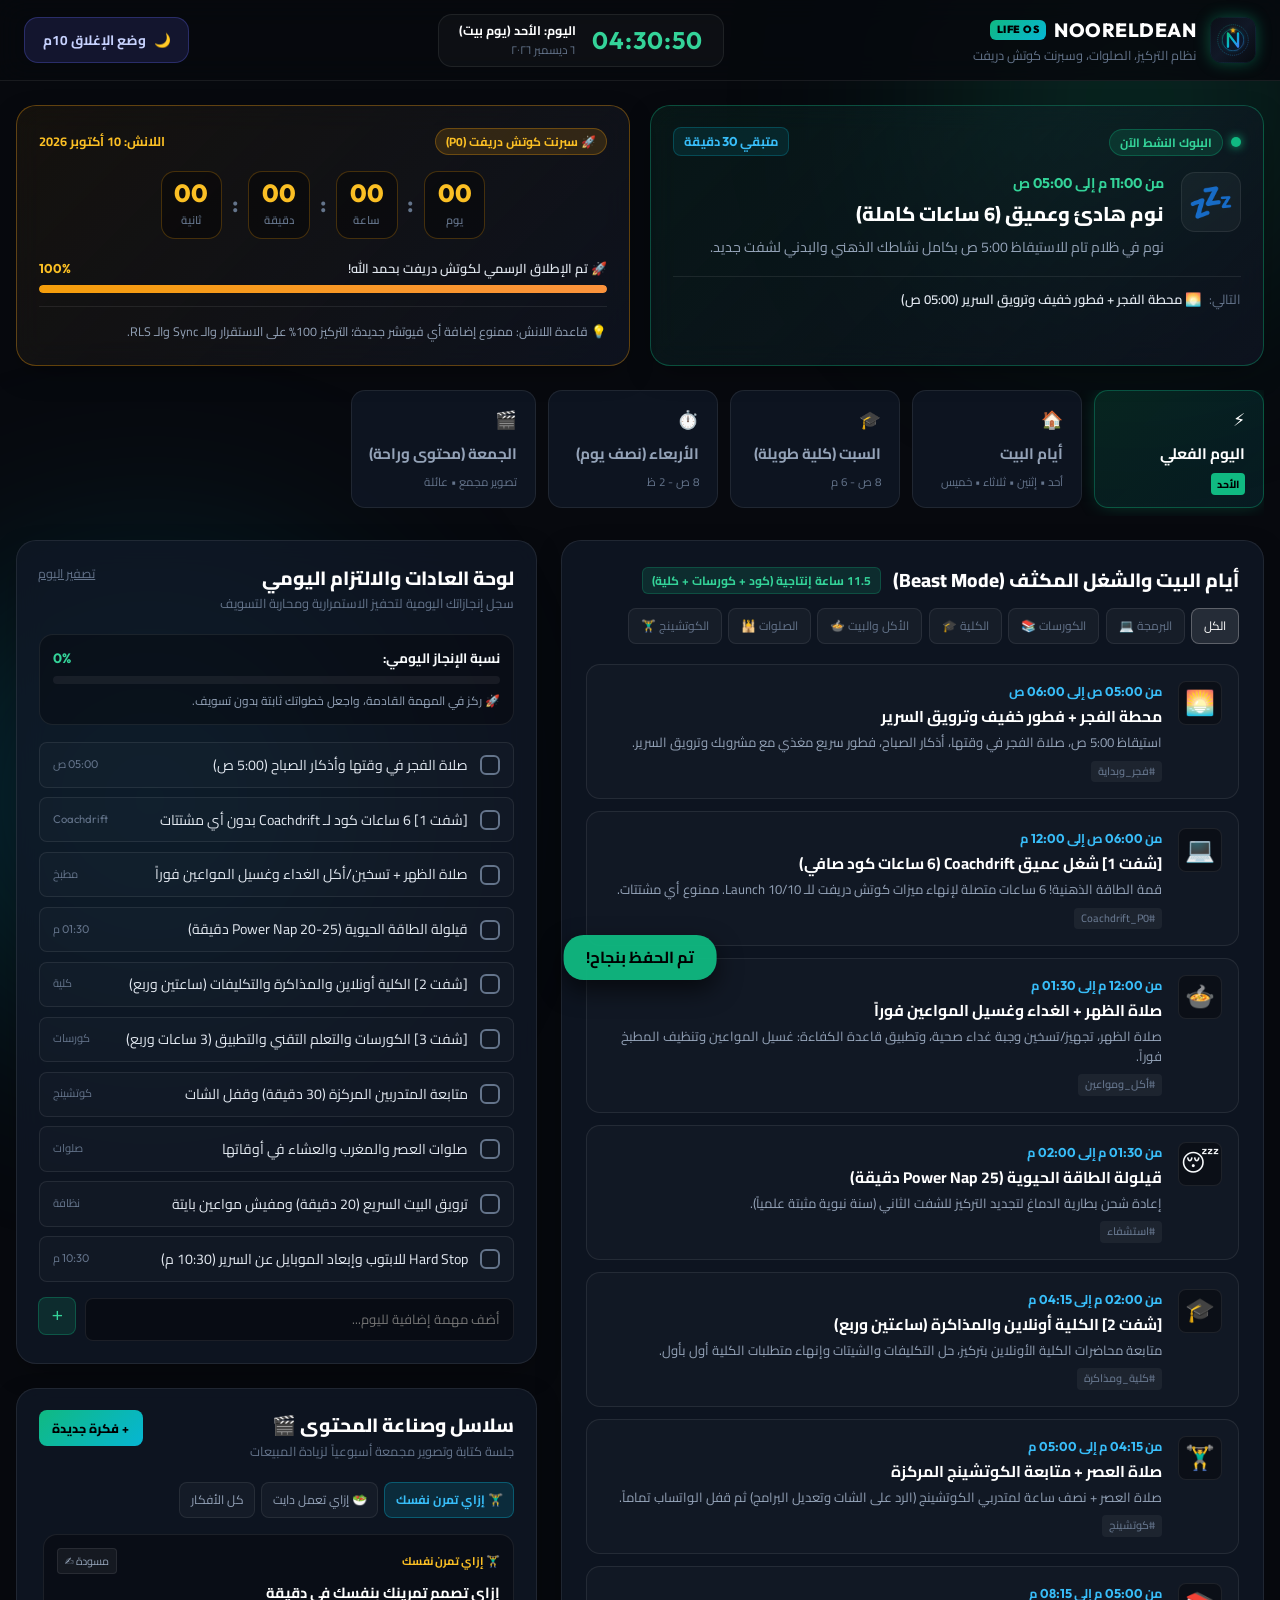
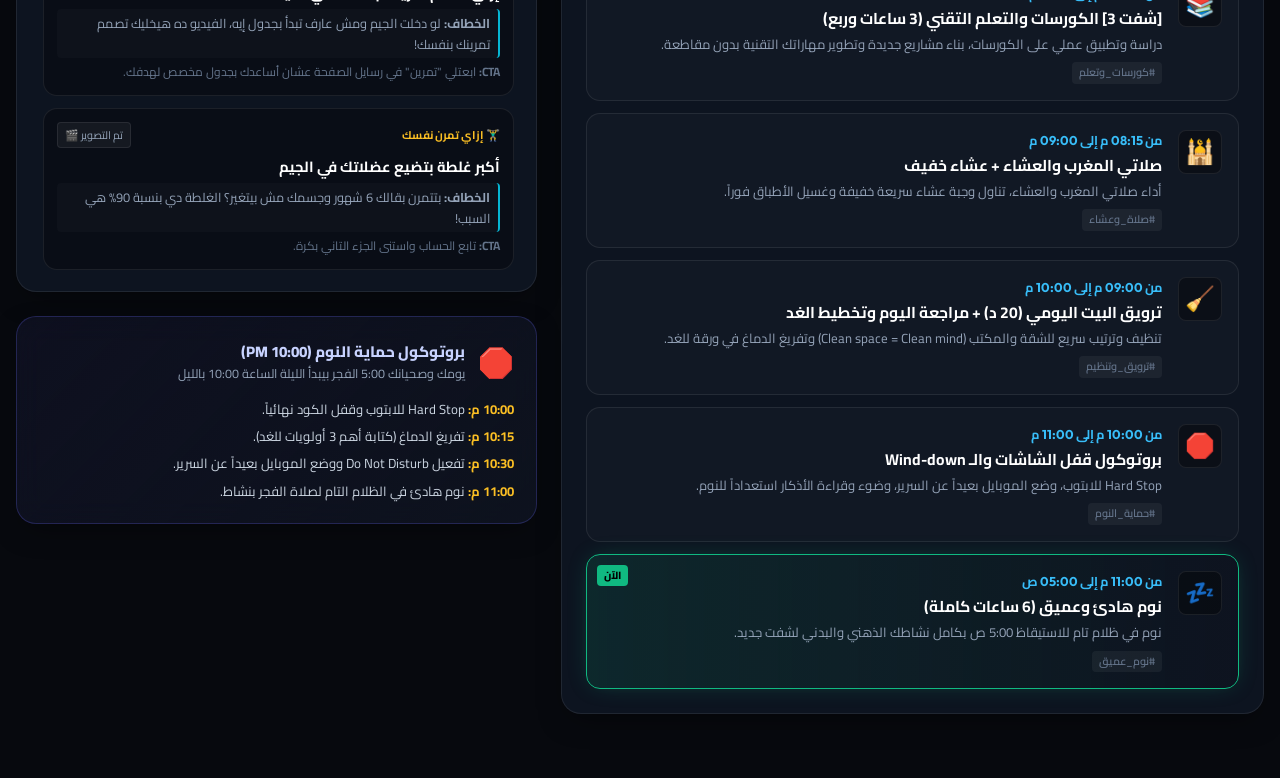
==== commit 77d5dbec: "feat: upgrade to 11.5h Beast Mode with 3 shifts and living alone workflow" ====
--- a/index.html
+++ b/index.html
@@ -176,6 +176,9 @@
             <div class="timeline-filters">
               <button class="filter-btn active" data-filter="all">الكل</button>
               <button class="filter-btn" data-filter="deepwork">البرمجة 💻</button>
+              <button class="filter-btn" data-filter="courses">الكورسات 📚</button>
+              <button class="filter-btn" data-filter="college">الكلية 🎓</button>
+              <button class="filter-btn" data-filter="living">الأكل والبيت 🍲</button>
               <button class="filter-btn" data-filter="prayer">الصلوات 🕌</button>
               <button class="filter-btn" data-filter="coaching">الكوتشينج 🏋️‍♂️</button>
             </div>
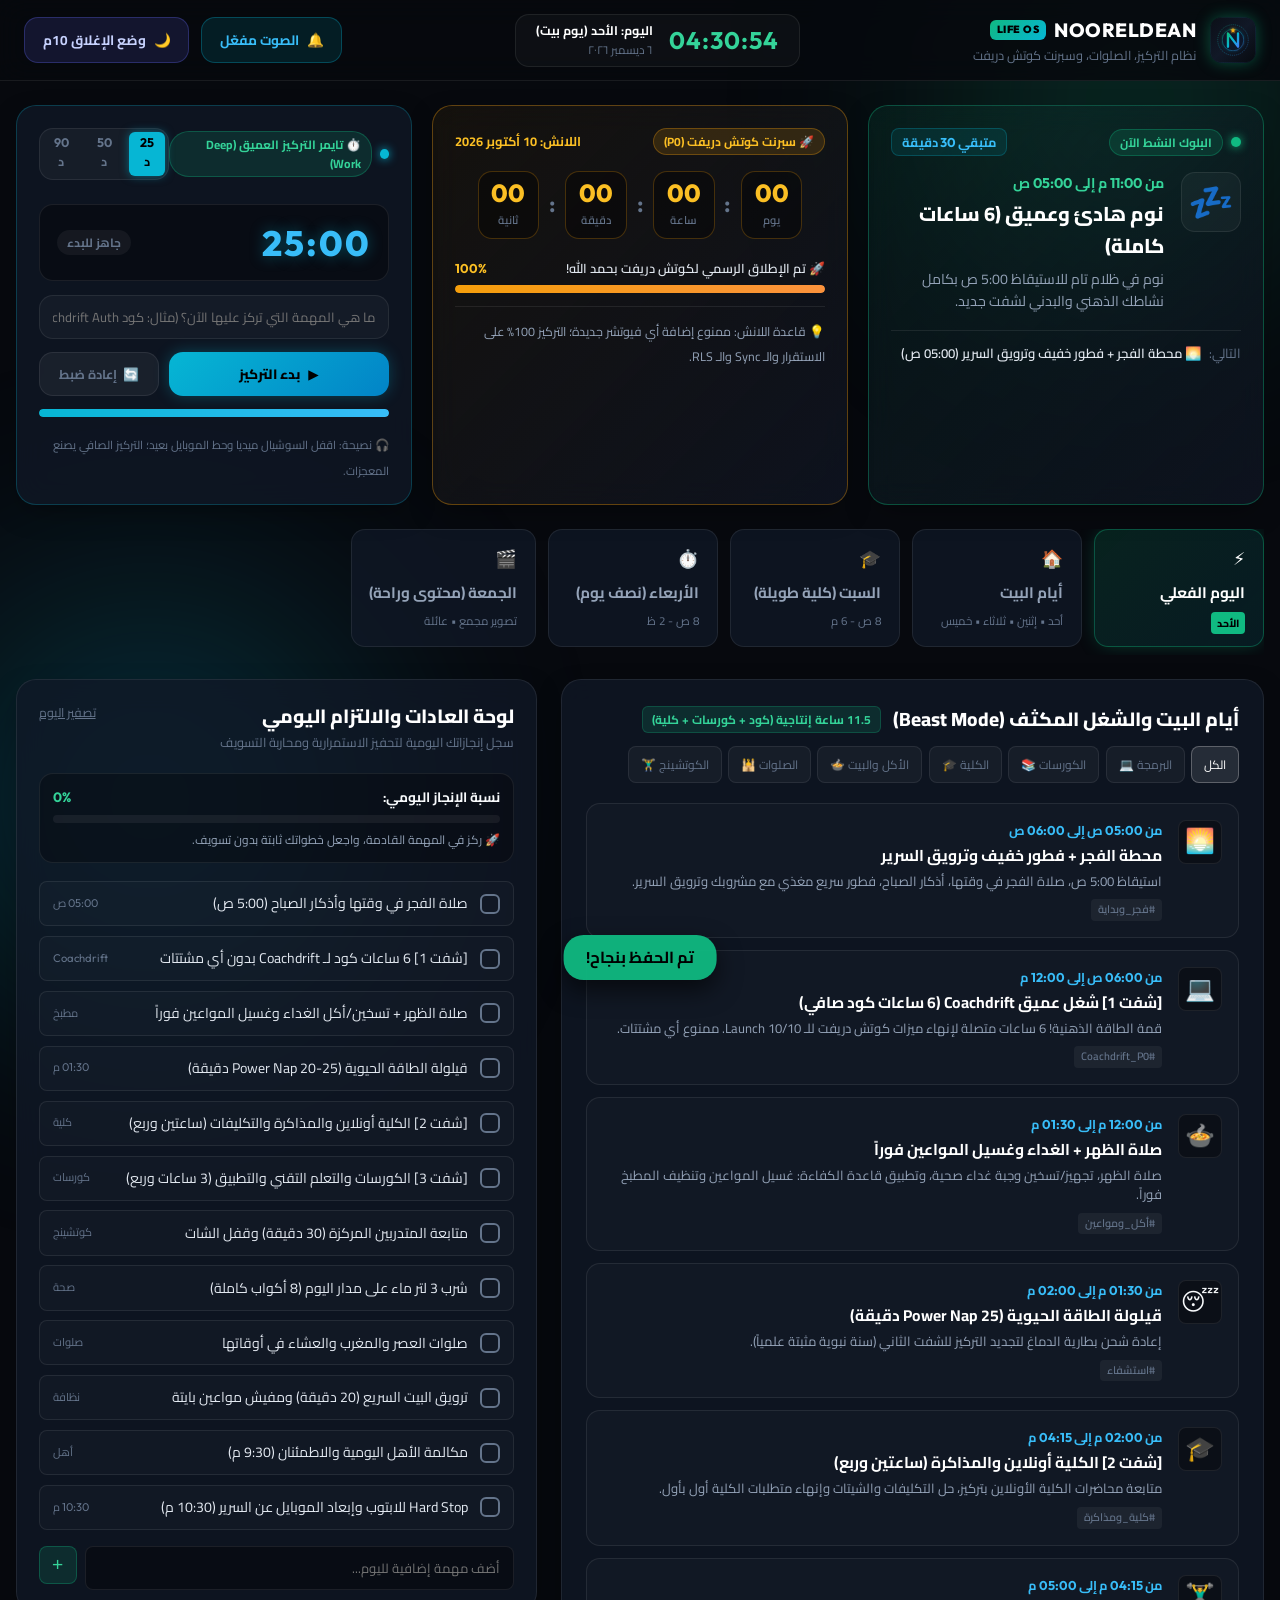
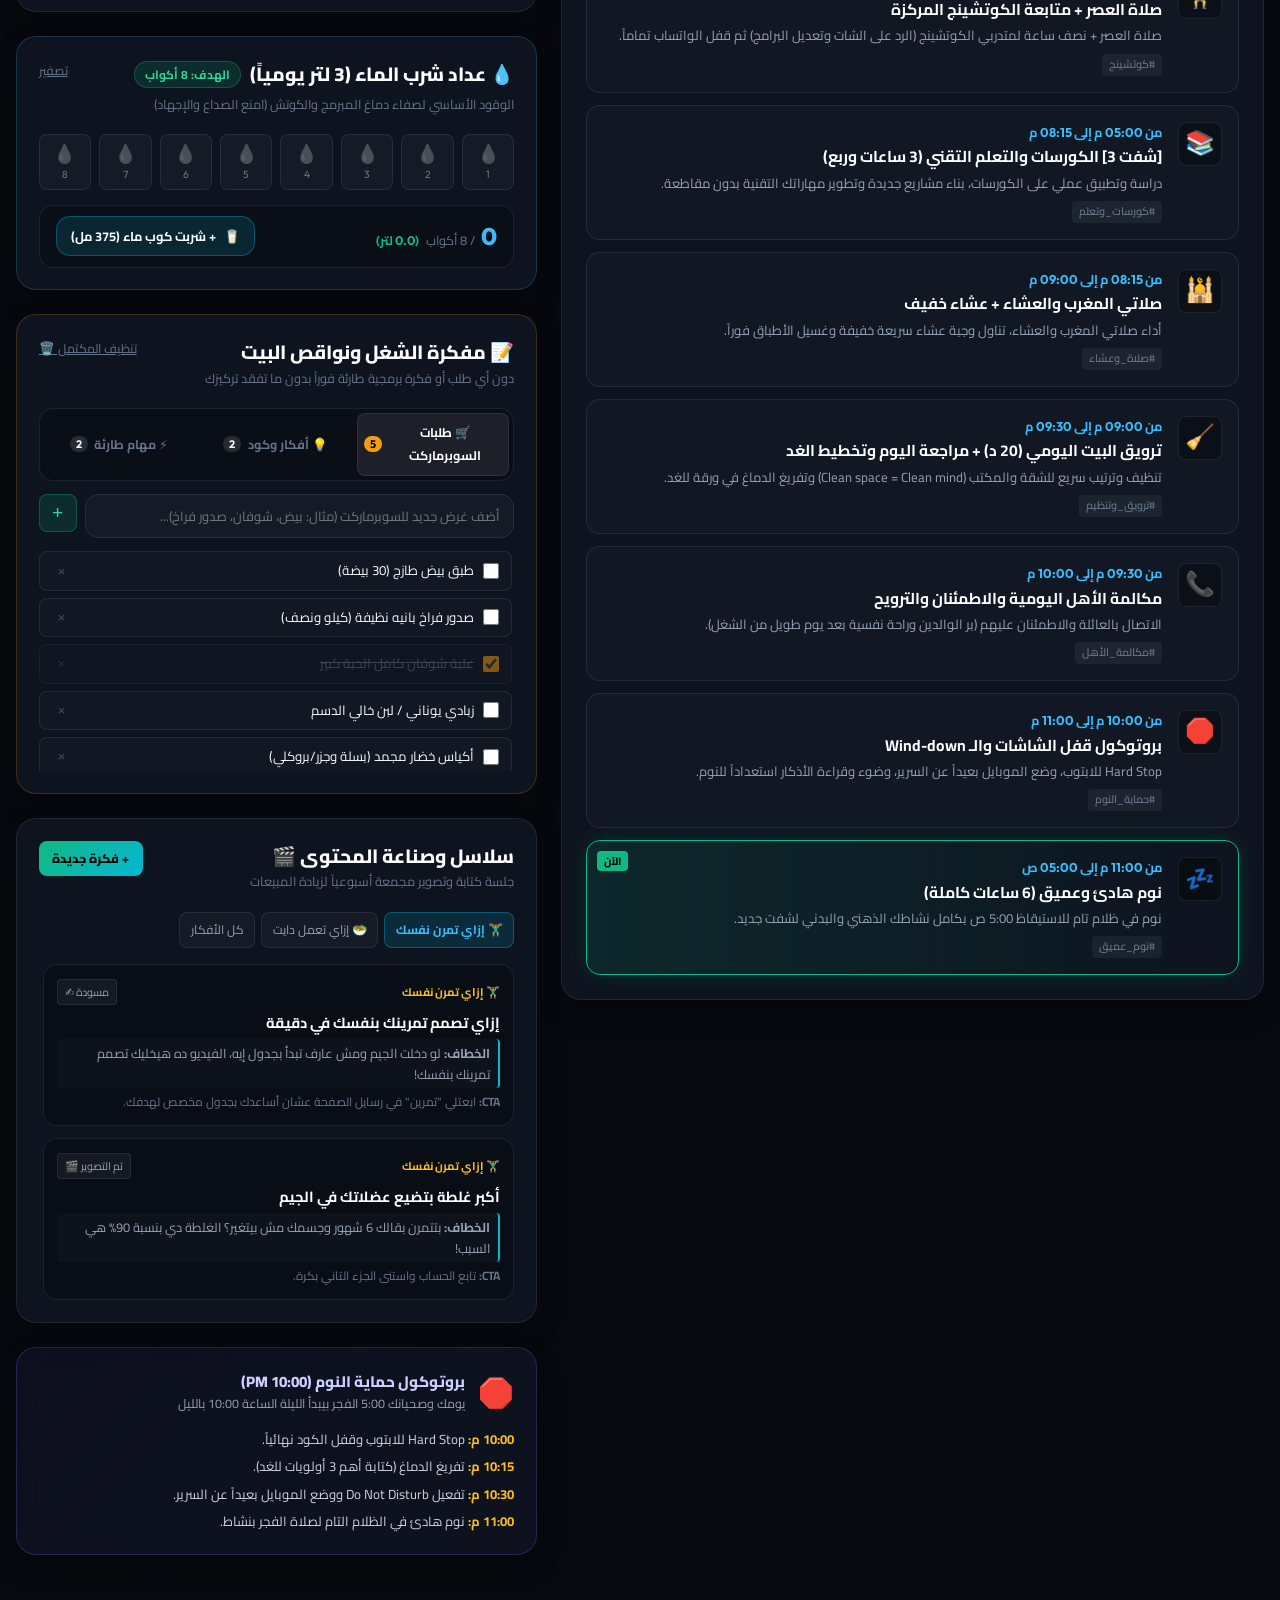
==== commit 9ee10dac: "feat: add Pomodoro focus timer, hydration tracker, living alone scratchpad groceries hub, sound synt" ====
--- a/index.html
+++ b/index.html
@@ -47,6 +47,10 @@
 
       <!-- Quick Actions -->
       <div class="header-actions">
+        <button id="soundToggleBtn" class="btn-action btn-sound" title="كتم/تفعيل التنبيهات الصوتية">
+          <span class="btn-icon" id="soundIcon">🔔</span>
+          <span class="btn-label" id="soundLabel">الصوت مفعّل</span>
+        </button>
         <button id="shutdownToggleBtn" class="btn-action btn-shutdown" title="تفعيل وضع الإغلاق المسائي وحماية النوم">
           <span class="btn-icon">🌙</span>
           <span class="btn-label">وضع الإغلاق 10م</span>
@@ -128,6 +132,48 @@
         </div>
         <div class="sprint-footer">
           <span class="sprint-hint">💡 قاعدة اللانش: ممنوع إضافة أي فيوتشر جديدة؛ التركيز 100% على الاستقرار والـ Sync والـ RLS.</span>
+        </div>
+      </div>
+
+      <!-- Widget 3: Deep Work Pomodoro Focus Timer -->
+      <div class="card focus-timer-card" id="focusTimerWidget">
+        <div class="widget-header">
+          <div class="pulse-indicator">
+            <span class="pulse-dot pulse-cyan"></span>
+            <span class="widget-tag tag-cyan">⏱️ تايمر التركيز العميق (Deep Work)</span>
+          </div>
+          <div class="timer-mode-selector">
+            <button class="timer-mode-btn active" data-time="25" title="بومودورو كلاسيكي 25 دقيقة">25 د</button>
+            <button class="timer-mode-btn" data-time="50" title="جلسة ديب وورك مكثفة 50 دقيقة">50 د</button>
+            <button class="timer-mode-btn" data-time="90" title="شفت كامل 90 دقيقة">90 د</button>
+          </div>
+        </div>
+        <div class="focus-timer-body">
+          <div class="timer-display-wrap">
+            <div class="timer-digits" id="timerDisplay">25:00</div>
+            <div class="timer-state-badge" id="timerStateBadge">جاهز للبدء</div>
+          </div>
+          <div class="timer-input-wrap">
+            <input type="text" id="timerTaskInput" class="timer-task-input" placeholder="ما هي المهمة التي تركز عليها الآن؟ (مثال: كود Coachdrift Auth)">
+          </div>
+          <div class="timer-controls">
+            <button id="timerToggleBtn" class="btn-timer-primary">
+              <span class="btn-icon">▶️</span>
+              <span id="timerToggleLabel">بدء التركيز</span>
+            </button>
+            <button id="timerResetBtn" class="btn-timer-secondary" title="إعادة ضبط المؤقت">
+              <span class="btn-icon">🔄</span>
+              <span>إعادة ضبط</span>
+            </button>
+          </div>
+          <div class="timer-progress-container">
+            <div class="progress-bar-track">
+              <div class="progress-bar-fill progress-cyan" id="timerProgressFill" style="width: 100%;"></div>
+            </div>
+          </div>
+        </div>
+        <div class="focus-timer-footer">
+          <span class="focus-hint">🎧 نصيحة: اقفل السوشيال ميديا وحط الموبايل بعيد؛ التركيز الصافي يصنع المعجزات.</span>
         </div>
       </div>
 
@@ -228,6 +274,71 @@
           </form>
         </div>
 
+        <!-- Hydration Tracker (Target 3 Liters / 8 Glasses) -->
+        <div class="card hydration-card" id="hydrationWidget">
+          <div class="column-header">
+            <div>
+              <div class="header-with-badge">
+                <h2 class="column-title">💧 عداد شرب الماء (3 لتر يومياً)</h2>
+                <span class="widget-tag tag-cyan" id="waterGoalBadge">الهدف: 8 أكواب</span>
+              </div>
+              <p class="column-desc">الوقود الأساسي لصفاء دماغ المبرمج والكوتش (امنع الصداع والإجهاد)</p>
+            </div>
+            <button class="btn-text" id="resetWaterBtn" title="تصفير عداد اليوم">تصفير</button>
+          </div>
+          <div class="water-body">
+            <div class="water-cups-row" id="waterCupsRow">
+              <!-- 8 water cups rendered dynamically via JS -->
+            </div>
+            <div class="water-controls">
+              <div class="water-meta">
+                <span class="water-stat-num" id="waterConsumedCount">0</span>
+                <span class="water-stat-total">/ 8 أكواب</span>
+                <span class="water-liters-badge" id="waterLitersText">(0.0 لتر)</span>
+              </div>
+              <button id="addCupBtn" class="btn-action btn-water-add">
+                <span class="btn-icon">🥛</span>
+                <span>+ شربت كوب ماء (375 مل)</span>
+              </button>
+            </div>
+          </div>
+        </div>
+
+        <!-- Living Alone Scratchpad & Groceries Hub -->
+        <div class="card scratchpad-card" id="scratchpadWidget">
+          <div class="column-header">
+            <div>
+              <h2 class="column-title">📝 مفكرة الشغل ونواقص البيت</h2>
+              <p class="column-desc">دون أي طلب أو فكرة برمجية طارئة فوراً بدون ما تفقد تركيزك</p>
+            </div>
+            <button class="btn-text" id="clearCompletedScratchBtn" title="حذف العناصر المكتملة">تنظيف المكتمل 🗑️</button>
+          </div>
+
+          <!-- Scratchpad Category Tabs -->
+          <div class="scratch-tabs">
+            <button class="scratch-tab active" data-tab="groceries" id="tabScratchGroceries">
+              🛒 طلبات السوبرماركت <span class="scratch-badge" id="countGroceries">0</span>
+            </button>
+            <button class="scratch-tab" data-tab="ideas" id="tabScratchIdeas">
+              💡 أفكار وكود <span class="scratch-badge" id="countIdeas">0</span>
+            </button>
+            <button class="scratch-tab" data-tab="urgent" id="tabScratchUrgent">
+              ⚡ مهام طارئة <span class="scratch-badge" id="countUrgent">0</span>
+            </button>
+          </div>
+
+          <!-- Scratchpad Input -->
+          <form class="scratch-add-form" id="scratchAddForm">
+            <input type="text" id="scratchInput" placeholder="أضف غرض جديد للسوبرماركت (مثال: بيض، شوفان، صدور فراخ)..." required>
+            <button type="submit" class="btn-add-task">+</button>
+          </form>
+
+          <!-- Scratchpad List -->
+          <ul class="scratch-list" id="scratchList">
+            <!-- Dynamically populated via JS -->
+          </ul>
+        </div>
+
         <!-- Content Engine & Series Vault -->
         <div class="card content-vault-card">
           <div class="column-header">
--- a/styles.css
+++ b/styles.css
@@ -243,6 +243,22 @@
   transform: translateY(-2px);
 }
 
+.btn-sound {
+  background: rgba(6, 182, 212, 0.12);
+  border-color: rgba(6, 182, 212, 0.3);
+  color: var(--text-cyan);
+}
+.btn-sound:hover {
+  background: rgba(6, 182, 212, 0.22);
+  border-color: var(--cyan);
+  transform: translateY(-2px);
+}
+.btn-sound.is-muted {
+  background: rgba(239, 68, 68, 0.12);
+  border-color: rgba(239, 68, 68, 0.3);
+  color: #fca5a5;
+}
+
 /* Generic Card Styles */
 .card {
   background: var(--bg-card);
@@ -260,12 +276,18 @@
 /* Top Highlights Grid */
 .top-widgets-grid {
   display: grid;
-  grid-template-columns: 1fr 1fr;
+  grid-template-columns: repeat(auto-fit, minmax(320px, 1fr));
   gap: 1.25rem;
   margin-bottom: 1.5rem;
 }
 
-@media (max-width: 900px) {
+@media (min-width: 1180px) {
+  .top-widgets-grid {
+    grid-template-columns: 1fr 1.05fr 1fr;
+  }
+}
+
+@media (max-width: 768px) {
   .top-widgets-grid {
     grid-template-columns: 1fr;
   }
@@ -1284,3 +1306,423 @@
     padding: 0.6rem 0.85rem;
   }
 }
+
+/* ==========================================================================
+   Focus Pomodoro Deep Work Timer Widget
+   ========================================================================== */
+.focus-timer-card {
+  border-color: rgba(6, 182, 212, 0.25);
+  display: flex;
+  flex-direction: column;
+  justify-content: space-between;
+}
+.focus-timer-card:hover {
+  border-color: rgba(6, 182, 212, 0.45);
+  box-shadow: 0 0 25px rgba(6, 182, 212, 0.15);
+}
+
+.pulse-cyan {
+  background-color: var(--cyan) !important;
+  box-shadow: 0 0 10px var(--cyan) !important;
+}
+
+.timer-mode-selector {
+  display: flex;
+  gap: 0.35rem;
+  background: rgba(255, 255, 255, 0.04);
+  padding: 3px;
+  border-radius: var(--radius-md);
+  border: 1px solid var(--border-subtle);
+}
+
+.timer-mode-btn {
+  background: transparent;
+  border: none;
+  color: var(--text-dim);
+  font-family: var(--font-digits);
+  font-size: 0.78rem;
+  font-weight: 700;
+  padding: 3px 8px;
+  border-radius: 6px;
+  cursor: pointer;
+  transition: all 0.2s ease;
+}
+.timer-mode-btn:hover {
+  color: #fff;
+}
+.timer-mode-btn.active {
+  background: var(--cyan);
+  color: #000;
+  box-shadow: 0 0 10px rgba(6, 182, 212, 0.5);
+}
+
+.focus-timer-body {
+  display: flex;
+  flex-direction: column;
+  gap: 0.85rem;
+  margin: 0.5rem 0;
+}
+
+.timer-display-wrap {
+  display: flex;
+  align-items: center;
+  justify-content: space-between;
+  background: rgba(0, 0, 0, 0.35);
+  padding: 0.6rem 1.1rem;
+  border-radius: var(--radius-md);
+  border: 1px solid var(--border-subtle);
+}
+
+.timer-digits {
+  font-family: var(--font-digits);
+  font-size: 2.2rem;
+  font-weight: 800;
+  color: var(--text-cyan);
+  letter-spacing: 2px;
+  text-shadow: 0 0 15px rgba(6, 182, 212, 0.4);
+}
+
+.timer-state-badge {
+  font-size: 0.75rem;
+  font-weight: 700;
+  color: var(--text-dim);
+  padding: 3px 10px;
+  border-radius: 20px;
+  background: rgba(255, 255, 255, 0.05);
+}
+.timer-state-badge.is-running {
+  background: rgba(16, 185, 129, 0.15);
+  color: var(--text-emerald);
+  animation: pulseAnimation 2s infinite ease-in-out;
+}
+
+.timer-task-input {
+  width: 100%;
+  background: rgba(255, 255, 255, 0.03);
+  border: 1px solid var(--border-subtle);
+  border-radius: var(--radius-md);
+  padding: 0.55rem 0.85rem;
+  font-family: var(--font-arabic);
+  font-size: 0.82rem;
+  color: #fff;
+  transition: border-color 0.25s ease;
+}
+.timer-task-input:focus {
+  outline: none;
+  border-color: var(--cyan);
+  background: rgba(6, 182, 212, 0.05);
+}
+
+.timer-controls {
+  display: flex;
+  gap: 0.6rem;
+}
+
+.btn-timer-primary {
+  flex: 2;
+  display: inline-flex;
+  align-items: center;
+  justify-content: center;
+  gap: 0.5rem;
+  background: linear-gradient(135deg, var(--cyan), #0284c7);
+  color: #000;
+  font-family: var(--font-arabic);
+  font-weight: 800;
+  font-size: 0.85rem;
+  padding: 0.55rem 1rem;
+  border-radius: var(--radius-md);
+  border: none;
+  cursor: pointer;
+  transition: all 0.25s ease;
+  box-shadow: 0 0 15px rgba(6, 182, 212, 0.3);
+}
+.btn-timer-primary:hover {
+  transform: translateY(-2px);
+  box-shadow: 0 0 20px rgba(6, 182, 212, 0.5);
+}
+.btn-timer-primary.is-paused {
+  background: linear-gradient(135deg, #f59e0b, #d97706);
+  color: #000;
+}
+
+.btn-timer-secondary {
+  flex: 1;
+  display: inline-flex;
+  align-items: center;
+  justify-content: center;
+  gap: 0.35rem;
+  background: rgba(255, 255, 255, 0.05);
+  color: var(--text-dim);
+  font-family: var(--font-arabic);
+  font-weight: 700;
+  font-size: 0.8rem;
+  padding: 0.55rem 0.75rem;
+  border-radius: var(--radius-md);
+  border: 1px solid var(--border-subtle);
+  cursor: pointer;
+  transition: all 0.2s ease;
+}
+.btn-timer-secondary:hover {
+  color: #fff;
+  background: rgba(255, 255, 255, 0.1);
+}
+
+.progress-cyan {
+  background: linear-gradient(90deg, var(--cyan), #38bdf8) !important;
+  box-shadow: 0 0 12px rgba(6, 182, 212, 0.4) !important;
+}
+
+.focus-timer-footer {
+  margin-top: 0.35rem;
+}
+.focus-hint {
+  font-size: 0.72rem;
+  color: var(--text-dim);
+}
+
+/* ==========================================================================
+   Hydration Tracker Widget
+   ========================================================================== */
+.hydration-card {
+  border-color: rgba(56, 189, 248, 0.2);
+}
+.header-with-badge {
+  display: flex;
+  align-items: center;
+  gap: 0.6rem;
+  margin-bottom: 0.25rem;
+}
+.water-body {
+  margin-top: 0.85rem;
+}
+.water-cups-row {
+  display: grid;
+  grid-template-columns: repeat(8, 1fr);
+  gap: 0.5rem;
+  margin-bottom: 0.9rem;
+}
+.water-cup-btn {
+  background: rgba(255, 255, 255, 0.03);
+  border: 1px solid var(--border-subtle);
+  border-radius: var(--radius-sm);
+  padding: 0.5rem 0.2rem;
+  display: flex;
+  flex-direction: column;
+  align-items: center;
+  gap: 0.2rem;
+  cursor: pointer;
+  transition: all 0.25s ease;
+}
+.water-cup-btn:hover {
+  border-color: var(--cyan);
+  background: rgba(6, 182, 212, 0.08);
+  transform: translateY(-2px);
+}
+.water-cup-btn.is-drank {
+  background: rgba(6, 182, 212, 0.2);
+  border-color: var(--cyan);
+  box-shadow: 0 0 10px rgba(6, 182, 212, 0.3);
+}
+.water-cup-icon {
+  font-size: 1.15rem;
+  filter: grayscale(100%) opacity(0.35);
+  transition: all 0.25s ease;
+}
+.water-cup-btn.is-drank .water-cup-icon {
+  filter: grayscale(0%) opacity(1);
+  transform: scale(1.15);
+}
+.water-cup-label {
+  font-size: 0.65rem;
+  font-family: var(--font-digits);
+  color: var(--text-dim);
+}
+.water-cup-btn.is-drank .water-cup-label {
+  color: var(--text-cyan);
+  font-weight: 700;
+}
+
+.water-controls {
+  display: flex;
+  align-items: center;
+  justify-content: space-between;
+  flex-wrap: wrap;
+  gap: 0.75rem;
+  background: rgba(0, 0, 0, 0.25);
+  padding: 0.65rem 1rem;
+  border-radius: var(--radius-md);
+  border: 1px solid var(--border-subtle);
+}
+.water-meta {
+  display: flex;
+  align-items: baseline;
+  gap: 0.4rem;
+}
+.water-stat-num {
+  font-family: var(--font-digits);
+  font-size: 1.5rem;
+  font-weight: 800;
+  color: var(--text-cyan);
+}
+.water-stat-total {
+  font-size: 0.8rem;
+  color: var(--text-dim);
+}
+.water-liters-badge {
+  font-family: var(--font-digits);
+  font-size: 0.78rem;
+  color: var(--emerald);
+  font-weight: 700;
+}
+.btn-water-add {
+  background: rgba(6, 182, 212, 0.15);
+  border-color: rgba(6, 182, 212, 0.35);
+  color: #fff;
+  font-size: 0.8rem;
+  padding: 0.45rem 0.9rem;
+}
+.btn-water-add:hover {
+  background: rgba(6, 182, 212, 0.3);
+  border-color: var(--cyan);
+}
+
+/* ==========================================================================
+   Scratchpad & Living Alone Groceries Hub
+   ========================================================================== */
+.scratchpad-card {
+  border-color: rgba(245, 158, 11, 0.2);
+}
+.scratch-tabs {
+  display: flex;
+  gap: 0.4rem;
+  margin-bottom: 0.85rem;
+  background: rgba(0, 0, 0, 0.25);
+  padding: 4px;
+  border-radius: var(--radius-md);
+  border: 1px solid var(--border-subtle);
+}
+.scratch-tab {
+  flex: 1;
+  display: flex;
+  align-items: center;
+  justify-content: center;
+  gap: 0.4rem;
+  background: transparent;
+  border: none;
+  color: var(--text-dim);
+  font-family: var(--font-arabic);
+  font-size: 0.78rem;
+  font-weight: 700;
+  padding: 0.45rem 0.35rem;
+  border-radius: var(--radius-sm);
+  cursor: pointer;
+  transition: all 0.2s ease;
+}
+.scratch-tab:hover {
+  color: #fff;
+}
+.scratch-tab.active {
+  background: rgba(255, 255, 255, 0.08);
+  color: #fff;
+  border: 1px solid var(--border-subtle);
+}
+.scratch-badge {
+  font-family: var(--font-digits);
+  font-size: 0.68rem;
+  background: rgba(255, 255, 255, 0.12);
+  color: #fff;
+  padding: 1px 6px;
+  border-radius: 10px;
+}
+.scratch-tab.active .scratch-badge {
+  background: var(--gold);
+  color: #000;
+}
+
+.scratch-add-form {
+  display: flex;
+  gap: 0.5rem;
+  margin-bottom: 0.85rem;
+}
+.scratch-add-form input {
+  flex: 1;
+  background: rgba(255, 255, 255, 0.03);
+  border: 1px solid var(--border-subtle);
+  border-radius: var(--radius-md);
+  padding: 0.55rem 0.85rem;
+  font-family: var(--font-arabic);
+  font-size: 0.82rem;
+  color: #fff;
+  transition: border-color 0.25s ease;
+}
+.scratch-add-form input:focus {
+  outline: none;
+  border-color: var(--gold);
+  background: rgba(245, 158, 11, 0.05);
+}
+
+.scratch-list {
+  list-style: none;
+  display: flex;
+  flex-direction: column;
+  gap: 0.45rem;
+  max-height: 220px;
+  overflow-y: auto;
+  padding-right: 2px;
+}
+.scratch-item {
+  display: flex;
+  align-items: center;
+  justify-content: space-between;
+  gap: 0.6rem;
+  padding: 0.5rem 0.75rem;
+  background: rgba(255, 255, 255, 0.02);
+  border: 1px solid var(--border-subtle);
+  border-radius: var(--radius-sm);
+  transition: all 0.2s ease;
+}
+.scratch-item:hover {
+  border-color: rgba(255, 255, 255, 0.12);
+  background: rgba(255, 255, 255, 0.04);
+}
+.scratch-item.is-done {
+  opacity: 0.5;
+}
+.scratch-item-content {
+  display: flex;
+  align-items: center;
+  gap: 0.6rem;
+  flex: 1;
+  cursor: pointer;
+}
+.scratch-item-checkbox {
+  accent-color: var(--gold);
+  cursor: pointer;
+  width: 16px;
+  height: 16px;
+}
+.scratch-item-text {
+  font-size: 0.83rem;
+  color: var(--text-normal);
+  transition: all 0.2s ease;
+}
+.scratch-item.is-done .scratch-item-text {
+  text-decoration: line-through;
+  color: var(--text-dim);
+}
+.scratch-delete-btn {
+  background: transparent;
+  border: none;
+  color: var(--text-dim);
+  cursor: pointer;
+  font-size: 0.85rem;
+  padding: 2px 6px;
+  border-radius: 4px;
+  opacity: 0.6;
+  transition: all 0.2s ease;
+}
+.scratch-delete-btn:hover {
+  opacity: 1;
+  color: #f87171;
+  background: rgba(239, 68, 68, 0.15);
+}
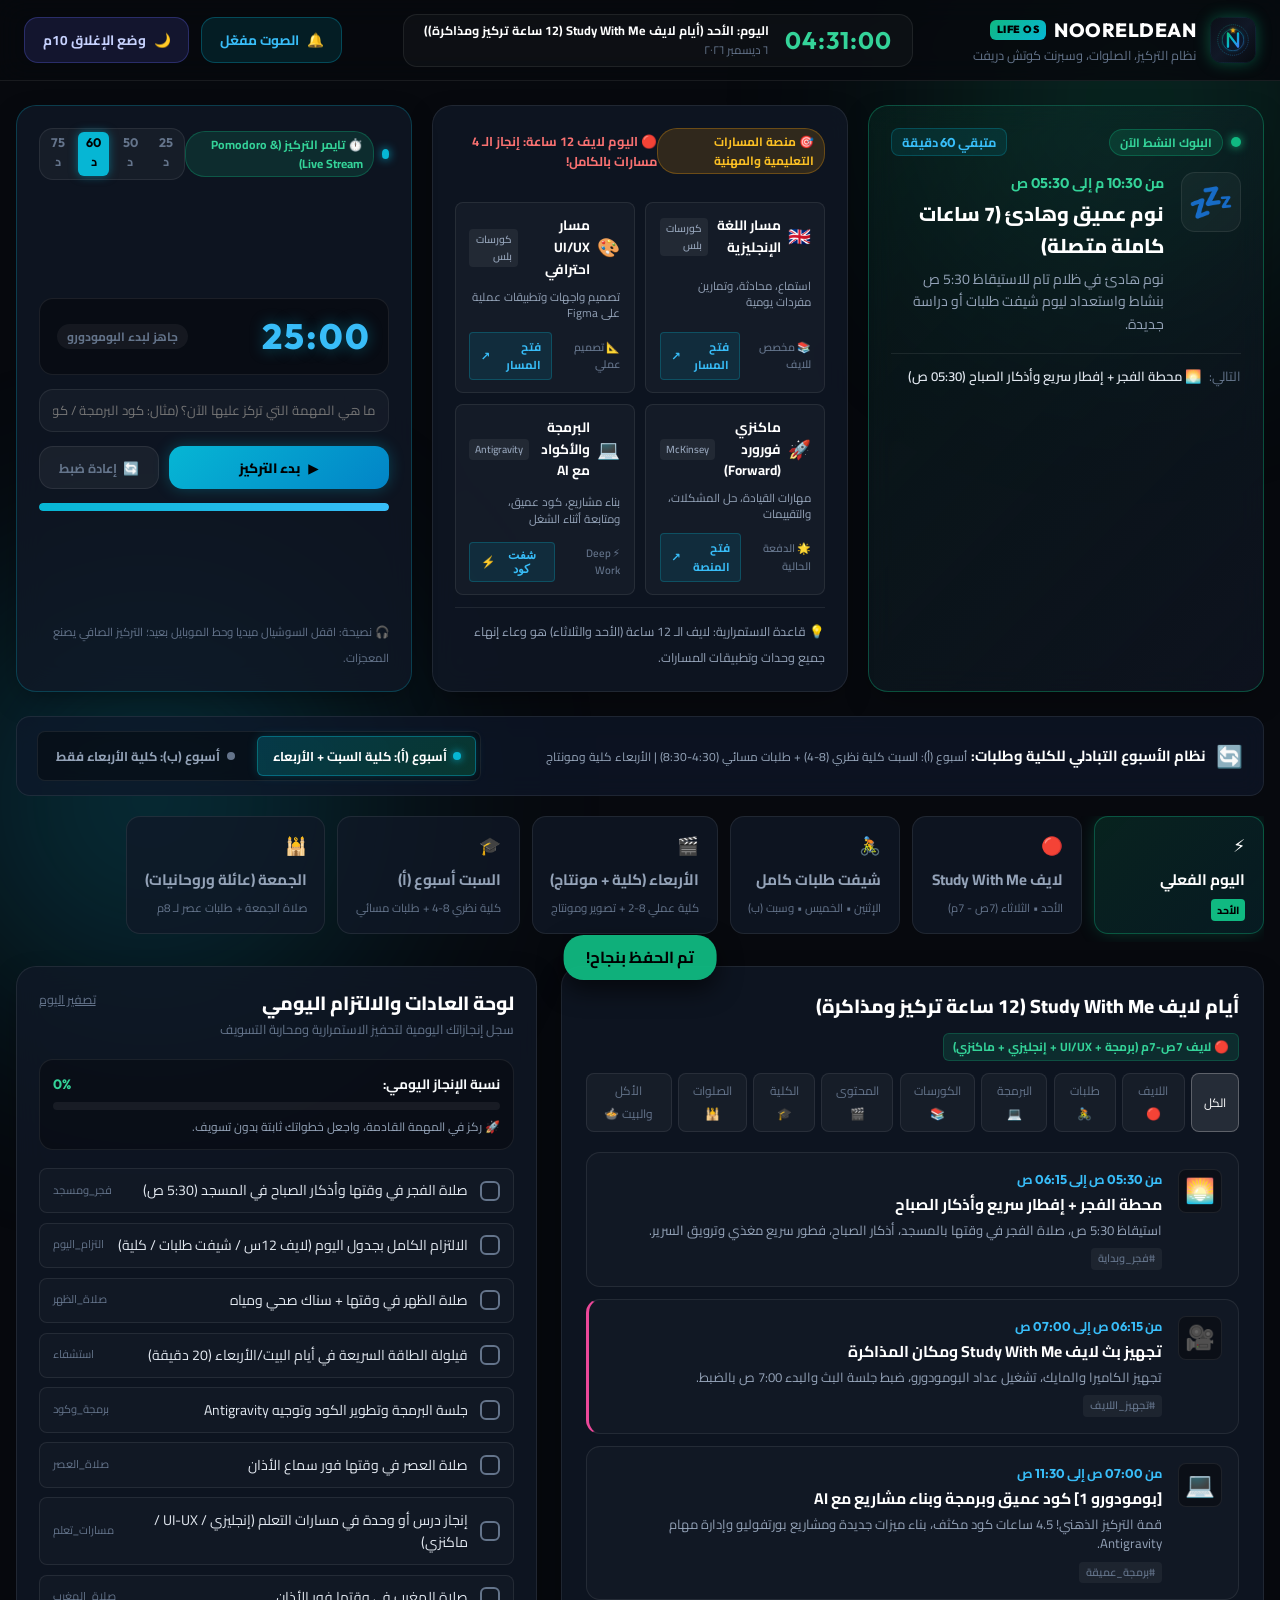
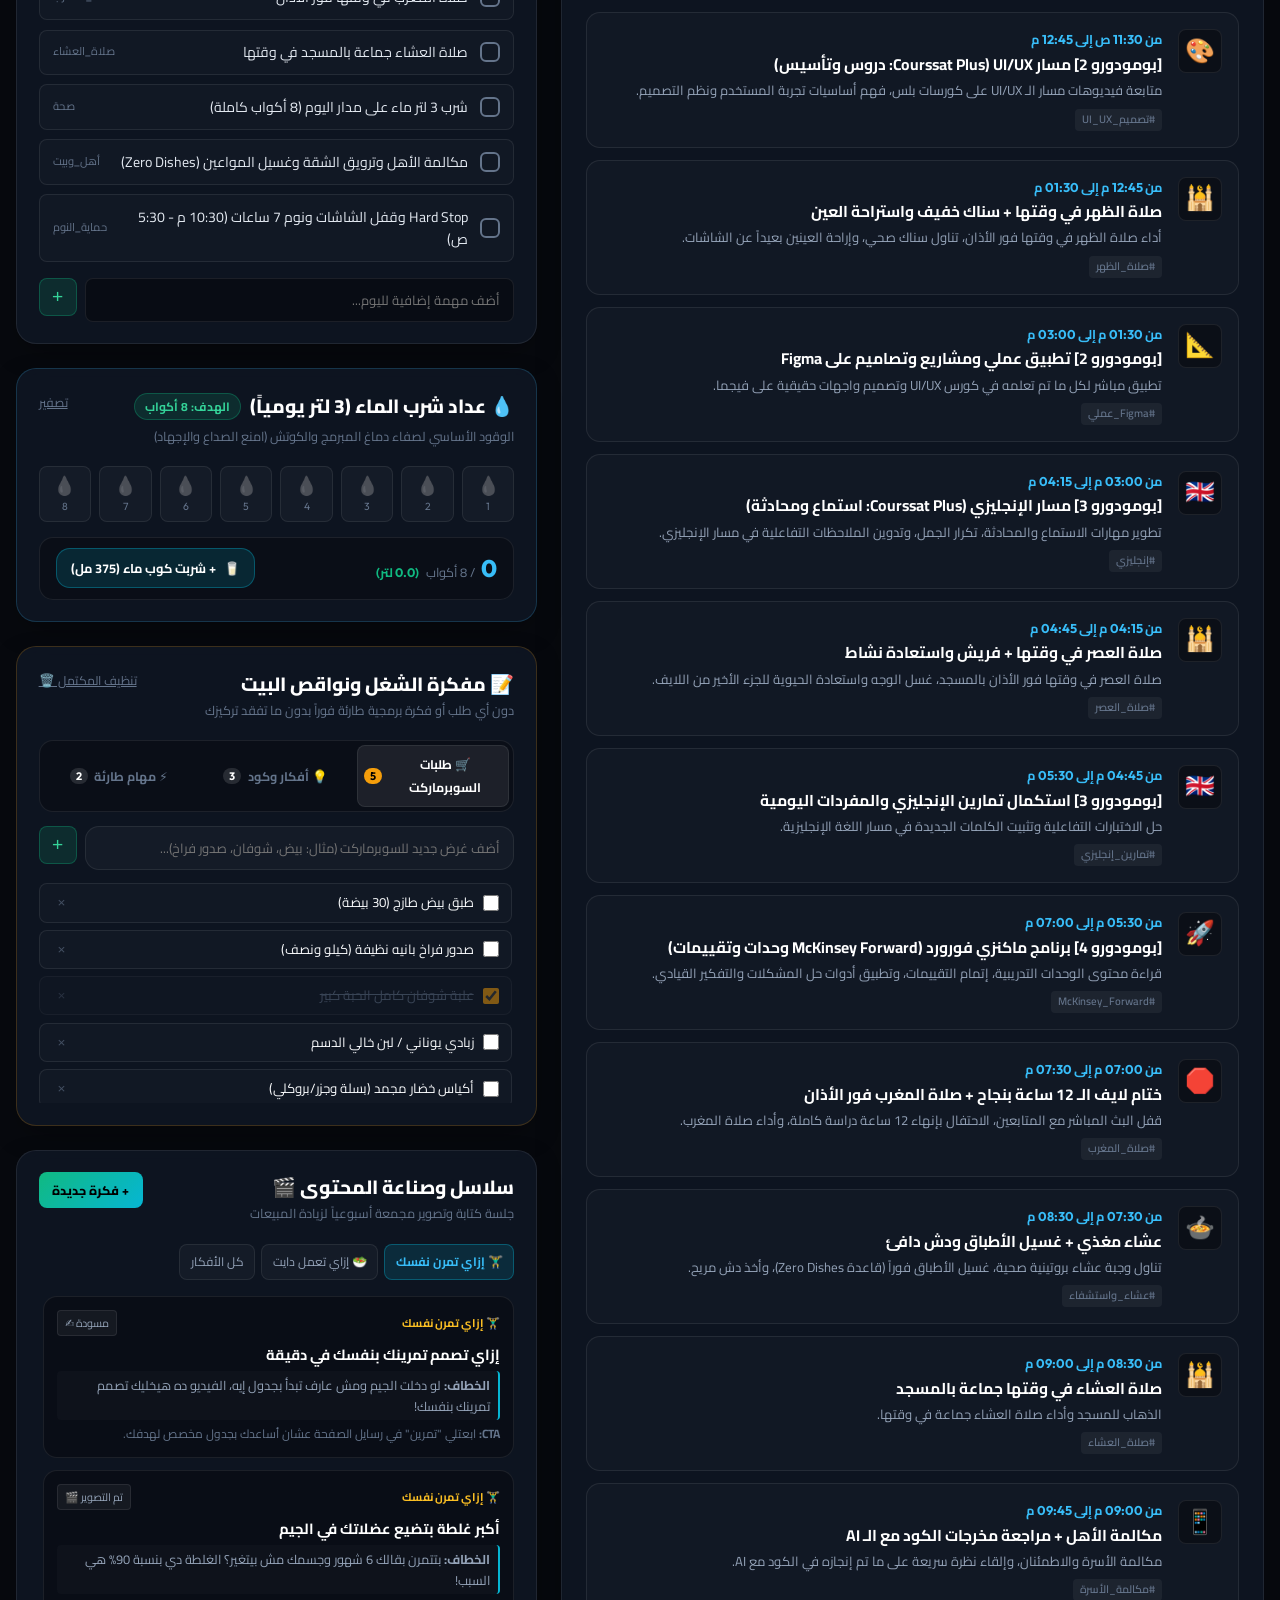
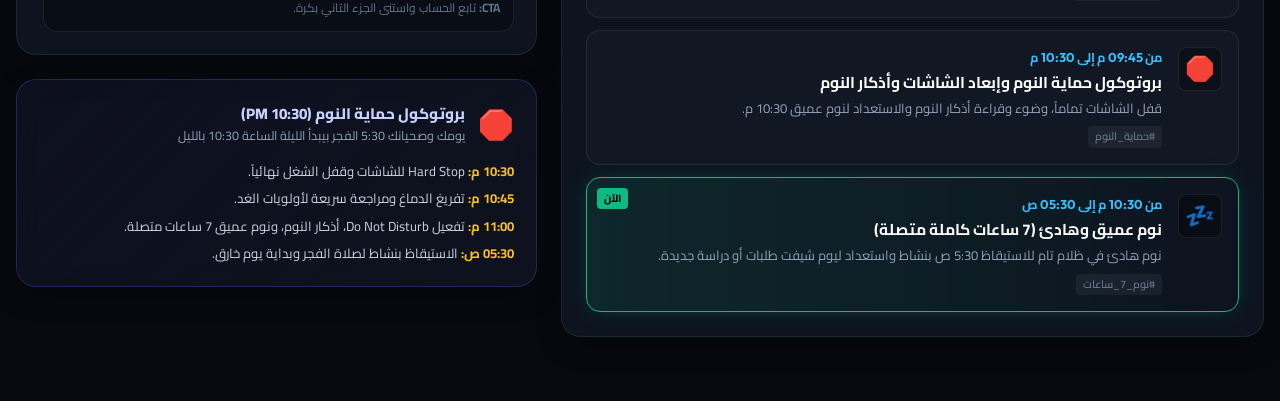
==== commit d565a8db: "feat: add week cycle switcher, learning paths hub, and mobile responsive styles" ====
--- a/index.html
+++ b/index.html
@@ -92,46 +92,91 @@
         </div>
       </div>
 
-      <!-- Widget 2: Coachdrift 10/10 Launch Sprint -->
-      <div class="card sprint-card">
+      <!-- Widget 2: The 4 Learning Paths & Portals -->
+      <div class="card learning-paths-card" id="learningPathsWidget">
         <div class="widget-header">
-          <span class="widget-tag tag-gold">🚀 سبرنت كوتش دريفت (P0)</span>
-          <span class="sprint-target-date">اللانش: 10 أكتوبر 2026</span>
-        </div>
-        <div class="sprint-body">
-          <div class="countdown-grid">
-            <div class="countdown-box">
-              <span class="cd-num" id="cdDays">17</span>
-              <span class="cd-unit">يوم</span>
-            </div>
-            <div class="countdown-sep">:</div>
-            <div class="countdown-box">
-              <span class="cd-num" id="cdHours">23</span>
-              <span class="cd-unit">ساعة</span>
-            </div>
-            <div class="countdown-sep">:</div>
-            <div class="countdown-box">
-              <span class="cd-num" id="cdMinutes">45</span>
-              <span class="cd-unit">دقيقة</span>
-            </div>
-            <div class="countdown-sep">:</div>
-            <div class="countdown-box">
-              <span class="cd-num" id="cdSeconds">12</span>
-              <span class="cd-unit">ثانية</span>
-            </div>
-          </div>
-          <div class="sprint-progress-container">
-            <div class="sprint-progress-meta">
-              <span class="phase-title" id="sprintPhase">المرحلة 1: تجميد الميزات (Feature Freeze)</span>
-              <span class="phase-percent" id="sprintPercent">45%</span>
-            </div>
-            <div class="progress-bar-track">
-              <div class="progress-bar-fill" id="sprintProgressFill" style="width: 45%;"></div>
+          <span class="widget-tag tag-gold">🎯 منصة المسارات التعليمية والمهنية</span>
+          <span class="sprint-target-date" id="pathsTodayFocus">تركيز اليوم: التعلم المستمر</span>
+        </div>
+        <div class="learning-paths-grid">
+          <!-- Path 1: English -->
+          <div class="path-box">
+            <div class="path-box-header">
+              <div class="path-title-wrap">
+                <span class="path-icon">🇬🇧</span>
+                <span class="path-name">مسار اللغة الإنجليزية</span>
+              </div>
+              <span class="path-platform-badge">كورسات بلس</span>
+            </div>
+            <p class="path-desc">استماع، محادثة، وتمارين مفردات يومية</p>
+            <div class="path-actions">
+              <span class="path-status-pill">📚 مخصص للايف</span>
+              <a href="https://courssatplus.com/learning-paths/%D9%85%D8%B3%D8%A7%D8%B1-%D8%A7%D9%84%D9%84%D8%BA%D8%A9-%D8%A7%D9%84%D8%A5%D9%86%D8%AC%D9%84%D9%8A%D8%B2%D9%8A%D8%A9" target="_blank" rel="noopener noreferrer" class="btn-open-path">
+                <span>فتح المسار</span>
+                <span>↗</span>
+              </a>
+            </div>
+          </div>
+
+          <!-- Path 2: UI/UX -->
+          <div class="path-box">
+            <div class="path-box-header">
+              <div class="path-title-wrap">
+                <span class="path-icon">🎨</span>
+                <span class="path-name">مسار UI/UX احترافي</span>
+              </div>
+              <span class="path-platform-badge">كورسات بلس</span>
+            </div>
+            <p class="path-desc">تصميم واجهات وتطبيقات عملية على Figma</p>
+            <div class="path-actions">
+              <span class="path-status-pill">📐 تصميم عملي</span>
+              <a href="https://courssatplus.com/learning-paths/ui-ux-design-path-beginner-to-advanced" target="_blank" rel="noopener noreferrer" class="btn-open-path">
+                <span>فتح المسار</span>
+                <span>↗</span>
+              </a>
+            </div>
+          </div>
+
+          <!-- Path 3: McKinsey Forward -->
+          <div class="path-box">
+            <div class="path-box-header">
+              <div class="path-title-wrap">
+                <span class="path-icon">🚀</span>
+                <span class="path-name">ماكنزي فورورد (Forward)</span>
+              </div>
+              <span class="path-platform-badge">McKinsey</span>
+            </div>
+            <p class="path-desc">مهارات القيادة، حل المشكلات، والتقييمات</p>
+            <div class="path-actions">
+              <span class="path-status-pill">🌟 الدفعة الحالية</span>
+              <a href="https://academy.mckinseyaccelerate.com/learn/learning-plans/3077/mckinseyorg-forward-program" target="_blank" rel="noopener noreferrer" class="btn-open-path">
+                <span>فتح المنصة</span>
+                <span>↗</span>
+              </a>
+            </div>
+          </div>
+
+          <!-- Path 4: Programming & AI Work -->
+          <div class="path-box">
+            <div class="path-box-header">
+              <div class="path-title-wrap">
+                <span class="path-icon">💻</span>
+                <span class="path-name">البرمجة والأكواد مع AI</span>
+              </div>
+              <span class="path-platform-badge">Antigravity</span>
+            </div>
+            <p class="path-desc">بناء مشاريع، كود عميق، ومتابعة أثناء الشغل</p>
+            <div class="path-actions">
+              <span class="path-status-pill">⚡ Deep Work</span>
+              <button class="btn-open-path" id="btnFocusCodeSession">
+                <span>شفت كود</span>
+                <span>⚡</span>
+              </button>
             </div>
           </div>
         </div>
         <div class="sprint-footer">
-          <span class="sprint-hint">💡 قاعدة اللانش: ممنوع إضافة أي فيوتشر جديدة؛ التركيز 100% على الاستقرار والـ Sync والـ RLS.</span>
+          <span class="sprint-hint">💡 قاعدة الاستمرارية: لايف الـ 12 ساعة (الأحد والثلاثاء) هو وعاء إنهاء جميع وحدات وتطبيقات المسارات.</span>
         </div>
       </div>
 
@@ -140,21 +185,22 @@
         <div class="widget-header">
           <div class="pulse-indicator">
             <span class="pulse-dot pulse-cyan"></span>
-            <span class="widget-tag tag-cyan">⏱️ تايمر التركيز العميق (Deep Work)</span>
+            <span class="widget-tag tag-cyan">⏱️ تايمر التركيز (Pomodoro & Live Stream)</span>
           </div>
           <div class="timer-mode-selector">
-            <button class="timer-mode-btn active" data-time="25" title="بومودورو كلاسيكي 25 دقيقة">25 د</button>
+            <button class="timer-mode-btn" data-time="25" title="بومودورو كلاسيكي 25 دقيقة">25 د</button>
             <button class="timer-mode-btn" data-time="50" title="جلسة ديب وورك مكثفة 50 دقيقة">50 د</button>
-            <button class="timer-mode-btn" data-time="90" title="شفت كامل 90 دقيقة">90 د</button>
+            <button class="timer-mode-btn active" data-time="60" title="بومودورو اللايف الطويل 60 دقيقة">60 د</button>
+            <button class="timer-mode-btn" data-time="75" title="شفت تركيز عميق 75 دقيقة">75 د</button>
           </div>
         </div>
         <div class="focus-timer-body">
           <div class="timer-display-wrap">
-            <div class="timer-digits" id="timerDisplay">25:00</div>
-            <div class="timer-state-badge" id="timerStateBadge">جاهز للبدء</div>
+            <div class="timer-digits" id="timerDisplay">60:00</div>
+            <div class="timer-state-badge" id="timerStateBadge">جاهز لبدء البومودورو</div>
           </div>
           <div class="timer-input-wrap">
-            <input type="text" id="timerTaskInput" class="timer-task-input" placeholder="ما هي المهمة التي تركز عليها الآن؟ (مثال: كود Coachdrift Auth)">
+            <input type="text" id="timerTaskInput" class="timer-task-input" placeholder="ما هي المهمة التي تركز عليها الآن؟ (مثال: كود البرمجة / كورس UI-UX / ماكنزي)">
           </div>
           <div class="timer-controls">
             <button id="timerToggleBtn" class="btn-timer-primary">
@@ -179,6 +225,27 @@
 
     </section>
 
+    <!-- Week Cycle Alternate Switcher Bar -->
+    <div class="week-cycle-bar" id="weekCycleBar">
+      <div class="week-cycle-info">
+        <span class="cycle-icon">🔄</span>
+        <div>
+          <span class="cycle-label">نظام الأسبوع التبادلي للكلية وطلبات:</span>
+          <span class="cycle-desc" id="cycleDescText">أسبوع (أ): كلية السبت + الأربعاء | أسبوع (ب): كلية الأربعاء فقط (السبت طلبات كامل)</span>
+        </div>
+      </div>
+      <div class="week-cycle-buttons">
+        <button class="cycle-btn active" id="btnCycleWeekA" data-cycle="week_a">
+          <span class="cycle-indicator-dot"></span>
+          <span>أسبوع (أ): كلية السبت + الأربعاء</span>
+        </button>
+        <button class="cycle-btn" id="btnCycleWeekB" data-cycle="week_b">
+          <span class="cycle-indicator-dot"></span>
+          <span>أسبوع (ب): كلية الأربعاء فقط</span>
+        </button>
+      </div>
+    </div>
+
     <!-- Schedule View Tabs Navigation -->
     <nav class="schedule-nav-tabs" aria-label="أنواع الأيام">
       <button class="nav-tab active" data-day-type="auto" id="tabAuto">
@@ -186,25 +253,30 @@
         <span class="tab-text">اليوم الفعلي</span>
         <span class="tab-pill" id="autoTabPill">تلقائي</span>
       </button>
-      <button class="nav-tab" data-day-type="home" id="tabHome">
-        <span class="tab-icon">🏠</span>
-        <span class="tab-text">أيام البيت</span>
-        <span class="tab-sub">أحد • إثنين • ثلاثاء • خميس</span>
+      <button class="nav-tab" data-day-type="live_study" id="tabLiveStudy">
+        <span class="tab-icon">🔴</span>
+        <span class="tab-text">لايف Study With Me</span>
+        <span class="tab-sub">الأحد • الثلاثاء (7ص - 7م)</span>
       </button>
-      <button class="nav-tab" data-day-type="saturday" id="tabSaturday">
-        <span class="tab-icon">🎓</span>
-        <span class="tab-text">السبت (كلية طويلة)</span>
-        <span class="tab-sub">8 ص - 6 م</span>
+      <button class="nav-tab" data-day-type="talabat_full" id="tabTalabatFull">
+        <span class="tab-icon">🚴</span>
+        <span class="tab-text">شيفت طلبات كامل</span>
+        <span class="tab-sub">الإثنين • الخميس • وسبت (ب)</span>
       </button>
       <button class="nav-tab" data-day-type="wednesday" id="tabWednesday">
-        <span class="tab-icon">⏱️</span>
-        <span class="tab-text">الأربعاء (نصف يوم)</span>
-        <span class="tab-sub">8 ص - 2 ظ</span>
+        <span class="tab-icon">🎬</span>
+        <span class="tab-text">الأربعاء (كلية + مونتاج)</span>
+        <span class="tab-sub">كلية عملي 8-2 + تصوير ومونتاج</span>
+      </button>
+      <button class="nav-tab" data-day-type="saturday_college" id="tabSaturdayCollege">
+        <span class="tab-icon">🎓</span>
+        <span class="tab-text">السبت أسبوع (أ)</span>
+        <span class="tab-sub">كلية نظري 8-4 + طلبات مسائي</span>
       </button>
       <button class="nav-tab" data-day-type="friday" id="tabFriday">
-        <span class="tab-icon">🎬</span>
-        <span class="tab-text">الجمعة (محتوى وراحة)</span>
-        <span class="tab-sub">تصوير مجمع • عائلة</span>
+        <span class="tab-icon">🕌</span>
+        <span class="tab-text">الجمعة (عائلة وروحانيات)</span>
+        <span class="tab-sub">صلاة الجمعة + طلبات عصر لـ 8م</span>
       </button>
     </nav>
 
@@ -216,17 +288,19 @@
         <div class="card timeline-card">
           <div class="column-header">
             <div class="title-with-badge">
-              <h2 class="column-title" id="timelineTitle">الجدول الزمني لأيام البيت والشغل المكثف</h2>
-              <span class="day-category-badge" id="timelineBadge">5.5 ساعة Deep Work</span>
+              <h2 class="column-title" id="timelineTitle">الجدول الزمني</h2>
+              <span class="day-category-badge" id="timelineBadge">--</span>
             </div>
             <div class="timeline-filters">
               <button class="filter-btn active" data-filter="all">الكل</button>
+              <button class="filter-btn" data-filter="livestudy">اللايف 🔴</button>
+              <button class="filter-btn" data-filter="talabat">طلبات 🚴</button>
               <button class="filter-btn" data-filter="deepwork">البرمجة 💻</button>
               <button class="filter-btn" data-filter="courses">الكورسات 📚</button>
+              <button class="filter-btn" data-filter="content">المحتوى 🎬</button>
               <button class="filter-btn" data-filter="college">الكلية 🎓</button>
+              <button class="filter-btn" data-filter="prayer">الصلوات 🕌</button>
               <button class="filter-btn" data-filter="living">الأكل والبيت 🍲</button>
-              <button class="filter-btn" data-filter="prayer">الصلوات 🕌</button>
-              <button class="filter-btn" data-filter="coaching">الكوتشينج 🏋️‍♂️</button>
             </div>
           </div>
 
@@ -362,20 +436,20 @@
           </div>
         </div>
 
-        <!-- 10:00 PM Shutdown Protocol Reference Card -->
+        <!-- 10:30 PM Shutdown Protocol Reference Card -->
         <div class="card shutdown-info-card">
           <div class="shutdown-banner">
             <span class="shutdown-banner-icon">🛑</span>
             <div class="shutdown-banner-text">
-              <h3>بروتوكول حماية النوم (10:00 PM)</h3>
-              <p>يومك وصحيانك 5:00 الفجر بيبدأ الليلة الساعة 10:00 بالليل</p>
+              <h3>بروتوكول حماية النوم (10:30 PM)</h3>
+              <p>يومك وصحيانك 5:30 الفجر بيبدأ الليلة الساعة 10:30 بالليل</p>
             </div>
           </div>
           <ul class="shutdown-steps">
-            <li><strong>10:00 م:</strong> Hard Stop للابتوب وقفل الكود نهائياً.</li>
-            <li><strong>10:15 م:</strong> تفريغ الدماغ (كتابة أهم 3 أولويات للغد).</li>
-            <li><strong>10:30 م:</strong> تفعيل Do Not Disturb ووضع الموبايل بعيداً عن السرير.</li>
-            <li><strong>11:00 م:</strong> نوم هادئ في الظلام التام لصلاة الفجر بنشاط.</li>
+            <li><strong>10:30 م:</strong> Hard Stop للشاشات وقفل الشغل نهائياً.</li>
+            <li><strong>10:45 م:</strong> تفريغ الدماغ ومراجعة سريعة لأولويات الغد.</li>
+            <li><strong>11:00 م:</strong> تفعيل Do Not Disturb، أذكار النوم، ونوم عميق 7 ساعات متصلة.</li>
+            <li><strong>05:30 ص:</strong> الاستيقاظ بنشاط لصلاة الفجر وبداية يوم خارق.</li>
           </ul>
         </div>
 
--- a/styles.css
+++ b/styles.css
@@ -1726,3 +1726,605 @@
   color: #f87171;
   background: rgba(239, 68, 68, 0.15);
 }
+
+/* =========================================================
+   Week Cycle Switcher & Alternate Weeks System
+   ========================================================= */
+.week-cycle-bar {
+  display: flex;
+  align-items: center;
+  justify-content: space-between;
+  background: rgba(15, 23, 42, 0.7);
+  backdrop-filter: blur(12px);
+  border: 1px solid rgba(255, 255, 255, 0.08);
+  border-radius: var(--radius-md);
+  padding: 0.85rem 1.25rem;
+  margin-bottom: 1.25rem;
+  gap: 1rem;
+  flex-wrap: wrap;
+}
+
+.week-cycle-info {
+  display: flex;
+  align-items: center;
+  gap: 0.65rem;
+}
+
+.cycle-icon {
+  font-size: 1.35rem;
+}
+
+.cycle-label {
+  font-size: 0.92rem;
+  font-weight: 700;
+  color: #fff;
+}
+
+.cycle-desc {
+  font-size: 0.75rem;
+  color: var(--text-muted);
+}
+
+.week-cycle-buttons {
+  display: flex;
+  gap: 0.5rem;
+  background: rgba(0, 0, 0, 0.35);
+  padding: 4px;
+  border-radius: var(--radius-sm);
+  border: 1px solid var(--border-subtle);
+}
+
+.cycle-btn {
+  background: transparent;
+  border: none;
+  color: var(--text-muted);
+  font-family: var(--font-arabic);
+  font-size: 0.8rem;
+  font-weight: 700;
+  padding: 0.45rem 0.9rem;
+  border-radius: 6px;
+  cursor: pointer;
+  transition: all 0.2s ease;
+  display: flex;
+  align-items: center;
+  gap: 0.4rem;
+}
+
+.cycle-btn:hover {
+  color: #fff;
+  background: rgba(255, 255, 255, 0.06);
+}
+
+.cycle-btn.active {
+  background: linear-gradient(135deg, rgba(6, 182, 212, 0.25) 0%, rgba(16, 185, 129, 0.25) 100%);
+  color: #fff;
+  border: 1px solid rgba(6, 182, 212, 0.4);
+  box-shadow: 0 0 12px -2px rgba(6, 182, 212, 0.3);
+}
+
+.cycle-indicator-dot {
+  width: 8px;
+  height: 8px;
+  border-radius: 50%;
+  background: var(--text-dim);
+}
+
+.cycle-btn.active .cycle-indicator-dot {
+  background: var(--cyan);
+  box-shadow: 0 0 8px var(--cyan);
+}
+
+/* =========================================================
+   Learning Paths Hub (Widget 2)
+   ========================================================= */
+.learning-paths-card {
+  display: flex;
+  flex-direction: column;
+}
+
+.learning-paths-grid {
+  display: grid;
+  grid-template-columns: 1fr 1fr;
+  gap: 0.65rem;
+  margin: 0.75rem 0;
+}
+
+@media (max-width: 640px) {
+  .learning-paths-grid {
+    grid-template-columns: 1fr;
+  }
+}
+
+.path-box {
+  background: rgba(255, 255, 255, 0.03);
+  border: 1px solid var(--border-subtle);
+  border-radius: var(--radius-sm);
+  padding: 0.75rem 0.85rem;
+  display: flex;
+  flex-direction: column;
+  justify-content: space-between;
+  gap: 0.5rem;
+  transition: all 0.2s ease;
+}
+
+.path-box:hover {
+  border-color: rgba(255, 255, 255, 0.15);
+  background: rgba(255, 255, 255, 0.05);
+}
+
+.path-box-header {
+  display: flex;
+  align-items: center;
+  justify-content: space-between;
+  gap: 0.5rem;
+}
+
+.path-title-wrap {
+  display: flex;
+  align-items: center;
+  gap: 0.45rem;
+}
+
+.path-icon {
+  font-size: 1.15rem;
+}
+
+.path-name {
+  font-size: 0.85rem;
+  font-weight: 700;
+  color: #fff;
+}
+
+.path-platform-badge {
+  font-size: 0.65rem;
+  font-weight: 600;
+  padding: 2px 6px;
+  border-radius: 4px;
+  background: rgba(255, 255, 255, 0.06);
+  color: var(--text-muted);
+}
+
+.path-desc {
+  font-size: 0.72rem;
+  color: var(--text-muted);
+  line-height: 1.4;
+}
+
+.path-actions {
+  display: flex;
+  align-items: center;
+  justify-content: space-between;
+  gap: 0.5rem;
+  margin-top: 0.2rem;
+}
+
+.btn-open-path {
+  display: inline-flex;
+  align-items: center;
+  gap: 0.35rem;
+  background: rgba(6, 182, 212, 0.12);
+  color: var(--text-cyan);
+  border: 1px solid rgba(6, 182, 212, 0.25);
+  padding: 0.3rem 0.65rem;
+  border-radius: 4px;
+  font-size: 0.72rem;
+  font-weight: 700;
+  text-decoration: none;
+  transition: all 0.2s ease;
+}
+
+.btn-open-path:hover {
+  background: rgba(6, 182, 212, 0.22);
+  color: #fff;
+  border-color: var(--cyan);
+}
+
+.path-status-pill {
+  font-size: 0.68rem;
+  color: var(--text-dim);
+  font-weight: 600;
+}
+
+/* Category Highlights */
+.timeline-block-item[data-type="talabat"] {
+  border-left: 3px solid #f97316;
+}
+
+.timeline-block-item[data-type="talabat"] .block-time-range {
+  color: #fb923c;
+}
+
+.timeline-block-item[data-type="livestudy"],
+.timeline-block-item[data-type="content"] {
+  border-left: 3px solid #ec4899;
+}
+
+.tag-orange {
+  background: rgba(249, 115, 22, 0.15) !important;
+  color: #fb923c !important;
+  border: 1px solid rgba(249, 115, 22, 0.3) !important;
+}
+
+.tag-live {
+  background: rgba(239, 68, 68, 0.2) !important;
+  color: #f87171 !important;
+  border: 1px solid rgba(239, 68, 68, 0.4) !important;
+  animation: pulse-red 2s infinite ease-in-out;
+}
+
+@keyframes pulse-red {
+  0%, 100% { opacity: 1; }
+  50% { opacity: 0.75; }
+}
+
+/* ==========================================================================
+   Comprehensive Mobile & Tablet Responsive Engine
+   ========================================================================== */
+
+/* Universal Mobile Body Overflow Protection */
+html, body {
+  overflow-x: hidden;
+  max-width: 100vw;
+}
+
+/* Tablet & Mobile Breakpoint (<= 1024px) */
+@media (max-width: 1024px) {
+  .content-columns {
+    grid-template-columns: 1fr;
+    gap: 1.25rem;
+  }
+}
+
+/* Mobile Devices & Tablets (<= 768px) */
+@media (max-width: 768px) {
+  .main-content {
+    padding: 1rem 0.75rem 3.5rem;
+  }
+
+  /* Header Mobile */
+  .app-header {
+    padding: 0.65rem 0.85rem;
+  }
+
+  .header-container {
+    gap: 0.75rem;
+  }
+
+  .brand {
+    gap: 0.6rem;
+  }
+
+  .brand-logo {
+    width: 34px;
+    height: 34px;
+  }
+
+  .brand-title {
+    font-size: 1.05rem;
+  }
+
+  .brand-subtitle {
+    display: none;
+  }
+
+  .header-clock-card {
+    order: 3;
+    width: 100%;
+    justify-content: space-between;
+    padding: 0.45rem 0.85rem;
+    margin-top: 0.2rem;
+  }
+
+  .clock-time {
+    font-size: 1.25rem;
+  }
+
+  .header-actions {
+    display: flex;
+    gap: 0.35rem;
+  }
+
+  .btn-action {
+    padding: 0.4rem 0.65rem;
+    font-size: 0.74rem;
+  }
+
+  /* Top Widgets Mobile */
+  .top-widgets-grid {
+    grid-template-columns: 1fr;
+    gap: 1rem;
+    margin-bottom: 1.25rem;
+  }
+
+  .card {
+    padding: 1rem;
+    border-radius: var(--radius-md);
+  }
+
+  .active-block-details .active-block-title {
+    font-size: 1.02rem;
+  }
+
+  .active-block-details .active-block-desc {
+    font-size: 0.8rem;
+  }
+
+  /* Learning Paths Hub Mobile */
+  .learning-paths-grid {
+    grid-template-columns: 1fr;
+    gap: 0.6rem;
+  }
+
+  .path-box {
+    padding: 0.75rem 0.85rem;
+  }
+
+  .btn-open-path {
+    min-height: 36px;
+    padding: 0.35rem 0.75rem;
+    font-size: 0.76rem;
+  }
+
+  /* Focus Timer Mobile */
+  .focus-timer-card .widget-header {
+    flex-direction: column;
+    align-items: flex-start;
+    gap: 0.5rem;
+  }
+
+  .timer-mode-selector {
+    width: 100%;
+    display: flex;
+    gap: 0.3rem;
+  }
+
+  .timer-mode-btn {
+    flex: 1;
+    text-align: center;
+    padding: 0.4rem 0.2rem;
+    font-size: 0.74rem;
+  }
+
+  .timer-digits {
+    font-size: 2.8rem;
+  }
+
+  .timer-controls {
+    display: flex;
+    gap: 0.5rem;
+  }
+
+  .btn-timer-primary, .btn-timer-secondary {
+    flex: 1;
+    justify-content: center;
+    padding: 0.65rem 0.5rem;
+    font-size: 0.82rem;
+  }
+
+  /* Week Cycle Switcher Mobile */
+  .week-cycle-bar {
+    flex-direction: column;
+    align-items: stretch;
+    gap: 0.75rem;
+    padding: 0.85rem;
+  }
+
+  .week-cycle-buttons {
+    display: grid;
+    grid-template-columns: 1fr;
+    gap: 0.4rem;
+    width: 100%;
+    padding: 4px;
+  }
+
+  .cycle-btn {
+    width: 100%;
+    justify-content: center;
+    text-align: center;
+    padding: 0.55rem 0.6rem;
+    font-size: 0.78rem;
+  }
+
+  /* Schedule Nav Tabs Mobile */
+  .schedule-nav-tabs {
+    gap: 0.55rem;
+    padding-bottom: 0.65rem;
+    margin-bottom: 1.25rem;
+    -webkit-overflow-scrolling: touch;
+    scroll-snap-type: x mandatory;
+  }
+
+  .nav-tab {
+    scroll-snap-align: start;
+    min-width: 145px;
+    padding: 0.65rem 0.85rem;
+  }
+
+  .tab-text {
+    font-size: 0.88rem;
+  }
+
+  .tab-sub {
+    font-size: 0.68rem;
+  }
+
+  /* Timeline Column Mobile */
+  .timeline-card {
+    padding: 1rem 0.85rem;
+  }
+
+  .column-header {
+    flex-direction: column;
+    align-items: stretch;
+    gap: 0.75rem;
+  }
+
+  .timeline-filters {
+    display: flex;
+    gap: 0.35rem;
+    overflow-x: auto;
+    -webkit-overflow-scrolling: touch;
+    padding-bottom: 0.4rem;
+    width: 100%;
+    scrollbar-width: none;
+  }
+
+  .timeline-filters::-webkit-scrollbar {
+    display: none;
+  }
+
+  .filter-btn {
+    white-space: nowrap;
+    flex-shrink: 0;
+    padding: 0.35rem 0.65rem;
+    font-size: 0.72rem;
+    border-radius: 20px;
+  }
+
+  .timeline-block-item {
+    padding: 0.85rem 0.75rem;
+    gap: 0.75rem;
+  }
+
+  .block-icon-wrap {
+    width: 38px;
+    height: 38px;
+    font-size: 1.2rem;
+  }
+
+  .block-title {
+    font-size: 0.92rem;
+  }
+
+  .block-notes {
+    font-size: 0.78rem;
+  }
+
+  /* Habits Mobile */
+  .habits-card {
+    padding: 1rem 0.85rem;
+  }
+
+  .habit-item {
+    padding: 0.65rem 0.75rem;
+    gap: 0.65rem;
+  }
+
+  .habit-text {
+    font-size: 0.84rem;
+  }
+
+  .habit-tag {
+    font-size: 0.64rem;
+  }
+
+  /* Hydration Mobile (2 Rows of 4 Cups) */
+  .water-cups-row {
+    grid-template-columns: repeat(4, 1fr);
+    gap: 0.45rem;
+  }
+
+  .water-cup-btn {
+    padding: 0.55rem 0.25rem;
+    min-height: 52px;
+  }
+
+  .water-controls {
+    flex-direction: column;
+    align-items: stretch;
+    gap: 0.6rem;
+  }
+
+  .btn-water-add {
+    width: 100%;
+    justify-content: center;
+    min-height: 42px;
+  }
+
+  /* Scratchpad Mobile */
+  .scratch-tabs {
+    gap: 0.25rem;
+  }
+
+  .scratch-tab {
+    font-size: 0.72rem;
+    padding: 0.4rem 0.2rem;
+  }
+
+  .scratch-add-form {
+    gap: 0.4rem;
+  }
+
+  .scratch-add-form input {
+    font-size: 0.8rem;
+    padding: 0.5rem 0.65rem;
+  }
+
+  /* Content Vault Mobile */
+  .series-nav {
+    display: flex;
+    gap: 0.35rem;
+    overflow-x: auto;
+    padding-bottom: 0.35rem;
+    scrollbar-width: none;
+  }
+
+  .series-nav::-webkit-scrollbar {
+    display: none;
+  }
+
+  .series-tab {
+    white-space: nowrap;
+    flex-shrink: 0;
+  }
+
+  /* Modal Mobile */
+  .modal-dialog {
+    max-height: 90vh;
+    overflow-y: auto;
+    padding: 1.25rem 1rem;
+    margin: 1rem;
+    width: calc(100% - 2rem);
+  }
+
+  /* Zen Mode Mobile */
+  .zen-content {
+    padding: 1.5rem 1rem;
+    width: calc(100% - 2rem);
+  }
+
+  .zen-title {
+    font-size: 1.35rem;
+  }
+
+  .zen-subtitle {
+    font-size: 0.82rem;
+  }
+}
+
+/* Extra Small Phones (<= 480px) */
+@media (max-width: 480px) {
+  .main-content {
+    padding: 0.75rem 0.5rem 3rem;
+  }
+
+  .header-actions .btn-label {
+    display: none;
+  }
+
+  .btn-action {
+    padding: 0.45rem 0.55rem;
+  }
+
+  .timer-digits {
+    font-size: 2.5rem;
+  }
+
+  .timeline-title {
+    font-size: 1.05rem;
+  }
+
+  .day-category-badge {
+    font-size: 0.7rem;
+  }
+}
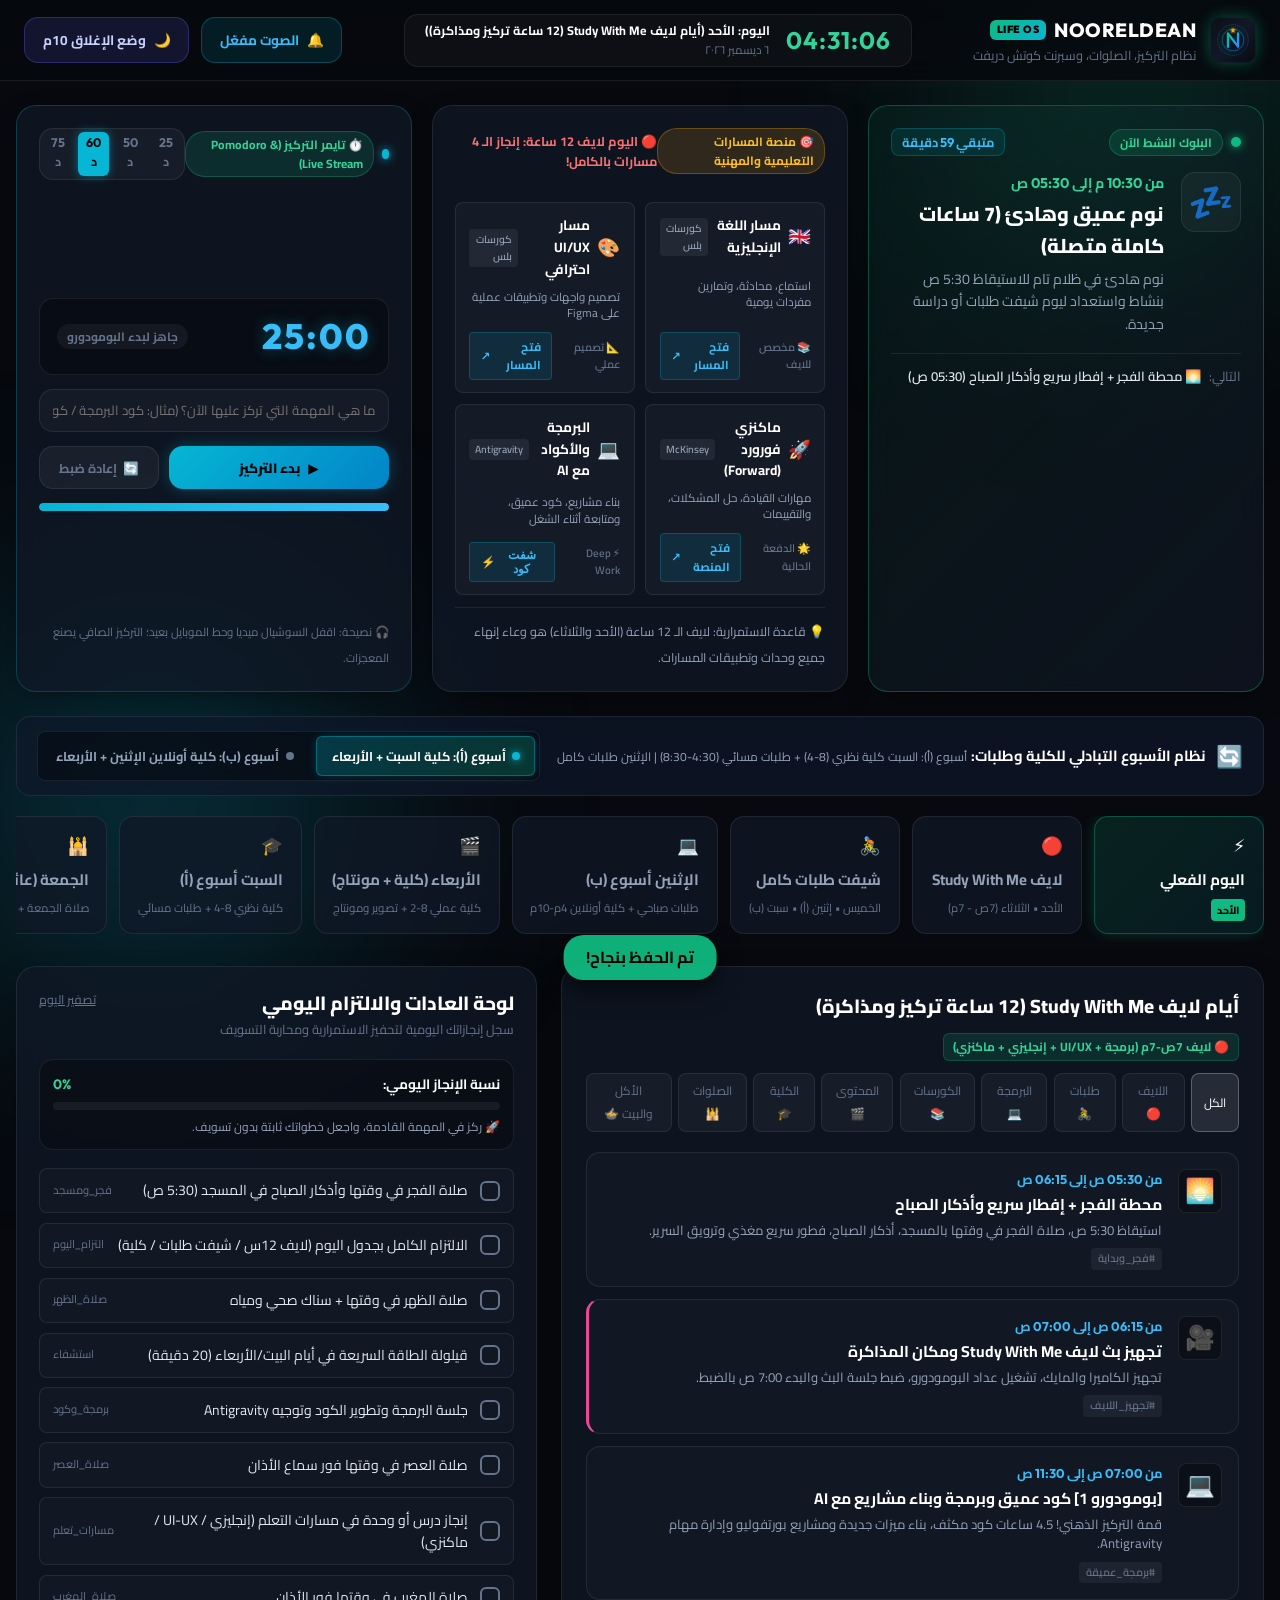
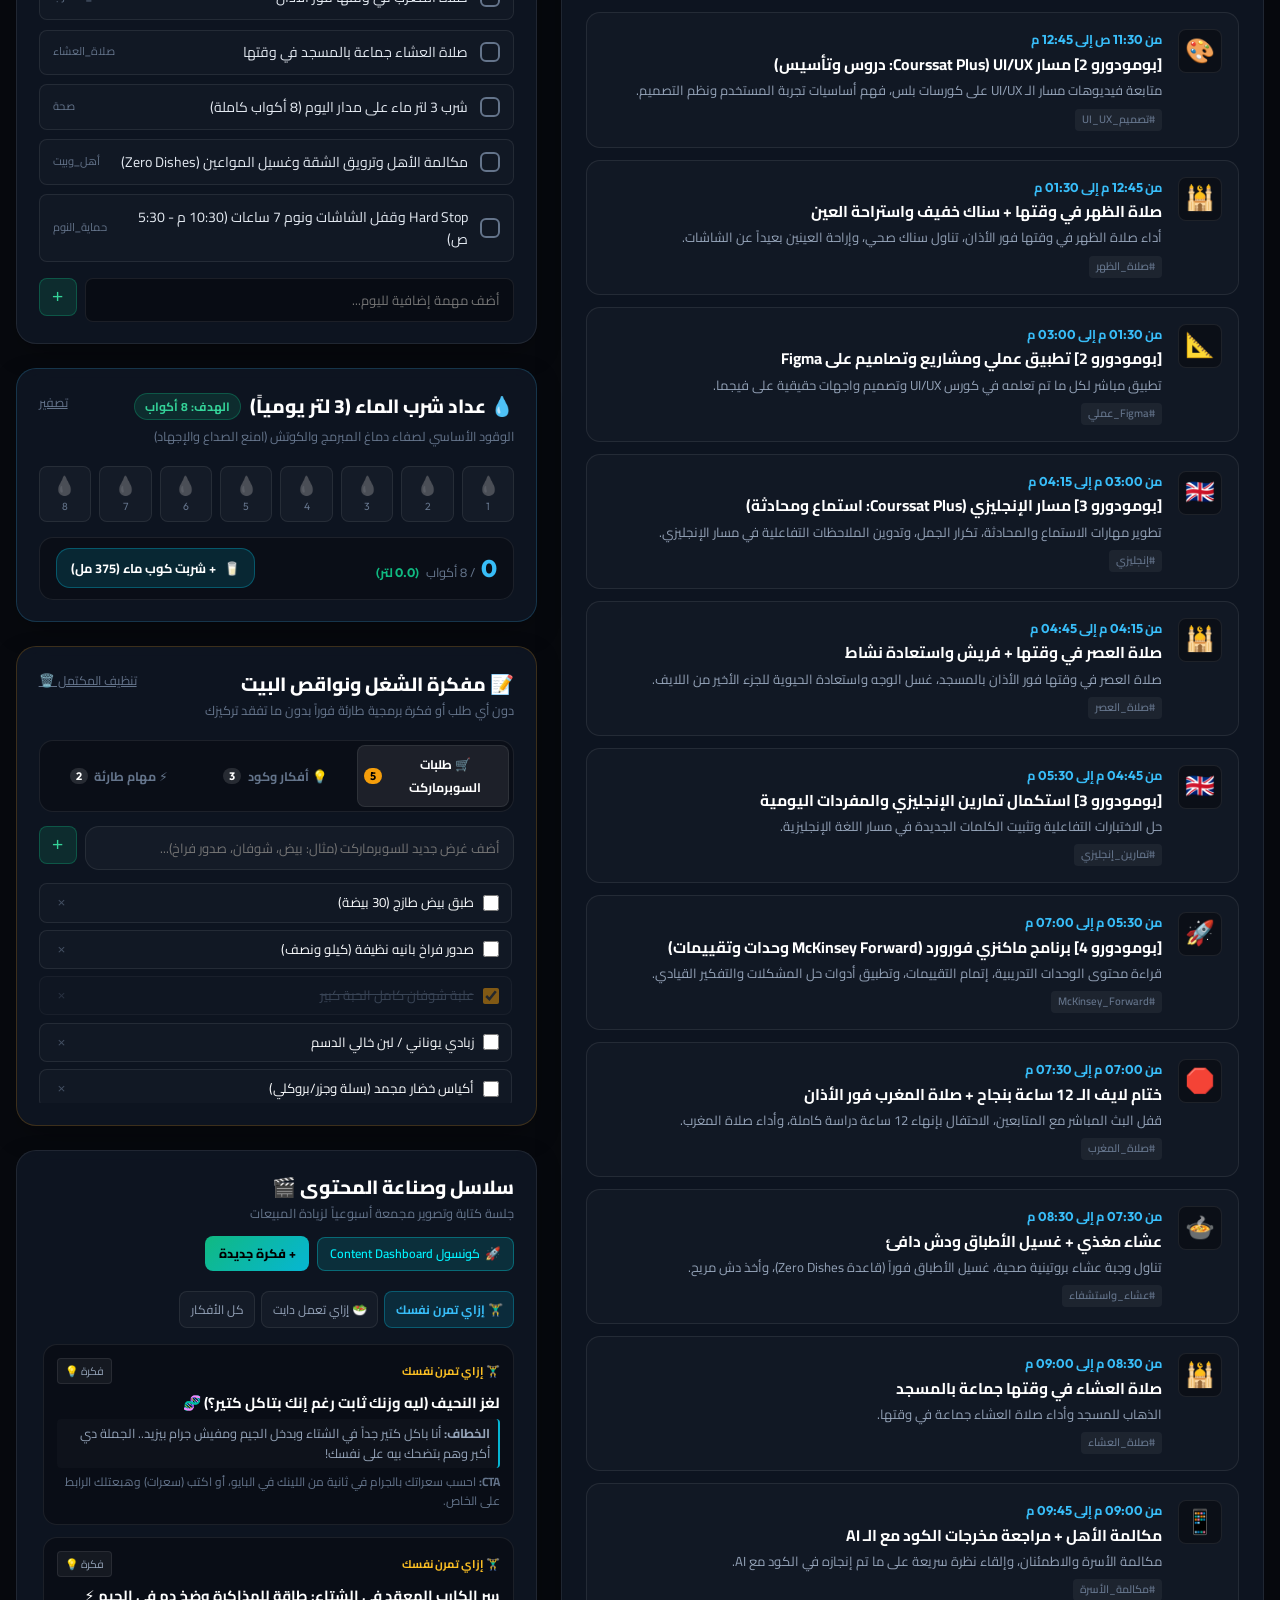
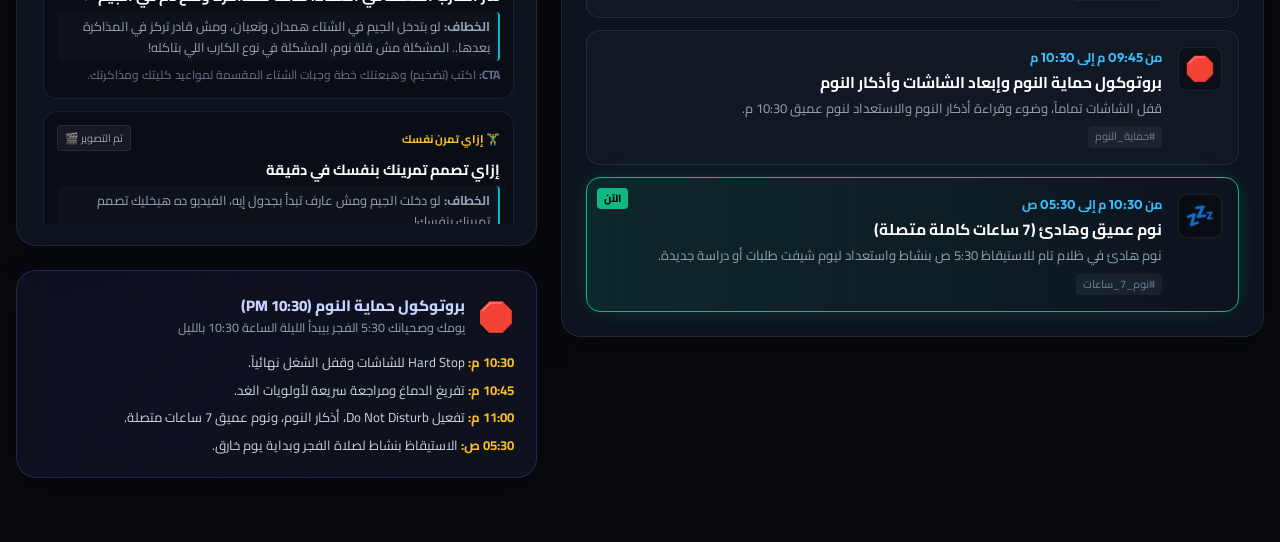
==== commit 77fbcbe0: "feat(schedule): add Week B Monday online college (4-10pm) and link Content Dashboard" ====
--- a/index.html
+++ b/index.html
@@ -231,7 +231,7 @@
         <span class="cycle-icon">🔄</span>
         <div>
           <span class="cycle-label">نظام الأسبوع التبادلي للكلية وطلبات:</span>
-          <span class="cycle-desc" id="cycleDescText">أسبوع (أ): كلية السبت + الأربعاء | أسبوع (ب): كلية الأربعاء فقط (السبت طلبات كامل)</span>
+          <span class="cycle-desc" id="cycleDescText">أسبوع (أ): السبت كلية نظري (8-4) + طلبات مسائي | أسبوع (ب): الإثنين كلية أونلاين (4م-10م) والسبت طلبات كامل</span>
         </div>
       </div>
       <div class="week-cycle-buttons">
@@ -241,7 +241,7 @@
         </button>
         <button class="cycle-btn" id="btnCycleWeekB" data-cycle="week_b">
           <span class="cycle-indicator-dot"></span>
-          <span>أسبوع (ب): كلية الأربعاء فقط</span>
+          <span>أسبوع (ب): كلية أونلاين الإثنين + الأربعاء</span>
         </button>
       </div>
     </div>
@@ -261,7 +261,12 @@
       <button class="nav-tab" data-day-type="talabat_full" id="tabTalabatFull">
         <span class="tab-icon">🚴</span>
         <span class="tab-text">شيفت طلبات كامل</span>
-        <span class="tab-sub">الإثنين • الخميس • وسبت (ب)</span>
+        <span class="tab-sub">الخميس • إثنين (أ) • سبت (ب)</span>
+      </button>
+      <button class="nav-tab" data-day-type="monday_online_college" id="tabMondayOnline">
+        <span class="tab-icon">💻</span>
+        <span class="tab-text">الإثنين أسبوع (ب)</span>
+        <span class="tab-sub">طلبات صباحي + كلية أونلاين 4م-10م</span>
       </button>
       <button class="nav-tab" data-day-type="wednesday" id="tabWednesday">
         <span class="tab-icon">🎬</span>
@@ -420,7 +425,12 @@
               <h2 class="column-title">سلاسل وصناعة المحتوى 🎬</h2>
               <p class="column-desc">جلسة كتابة وتصوير مجمعة أسبوعياً لزيادة المبيعات</p>
             </div>
-            <button class="btn-primary-sm" id="addNewIdeaBtn">+ فكرة جديدة</button>
+            <div style="display: flex; gap: 8px; flex-wrap: wrap; align-items: center;">
+              <a href="http://localhost:5173" target="_blank" rel="noopener noreferrer" class="btn-action" style="background: rgba(0, 242, 254, 0.12); color: #00f2fe; border: 1px solid rgba(0, 242, 254, 0.3); text-decoration: none; font-size: 0.78rem; padding: 6px 12px; border-radius: 8px; display: inline-flex; align-items: center; gap: 5px; font-weight: 600;">
+                <span>🚀</span> كونسول Content Dashboard
+              </a>
+              <button class="btn-primary-sm" id="addNewIdeaBtn">+ فكرة جديدة</button>
+            </div>
           </div>
 
           <!-- Series Selector Tabs -->
